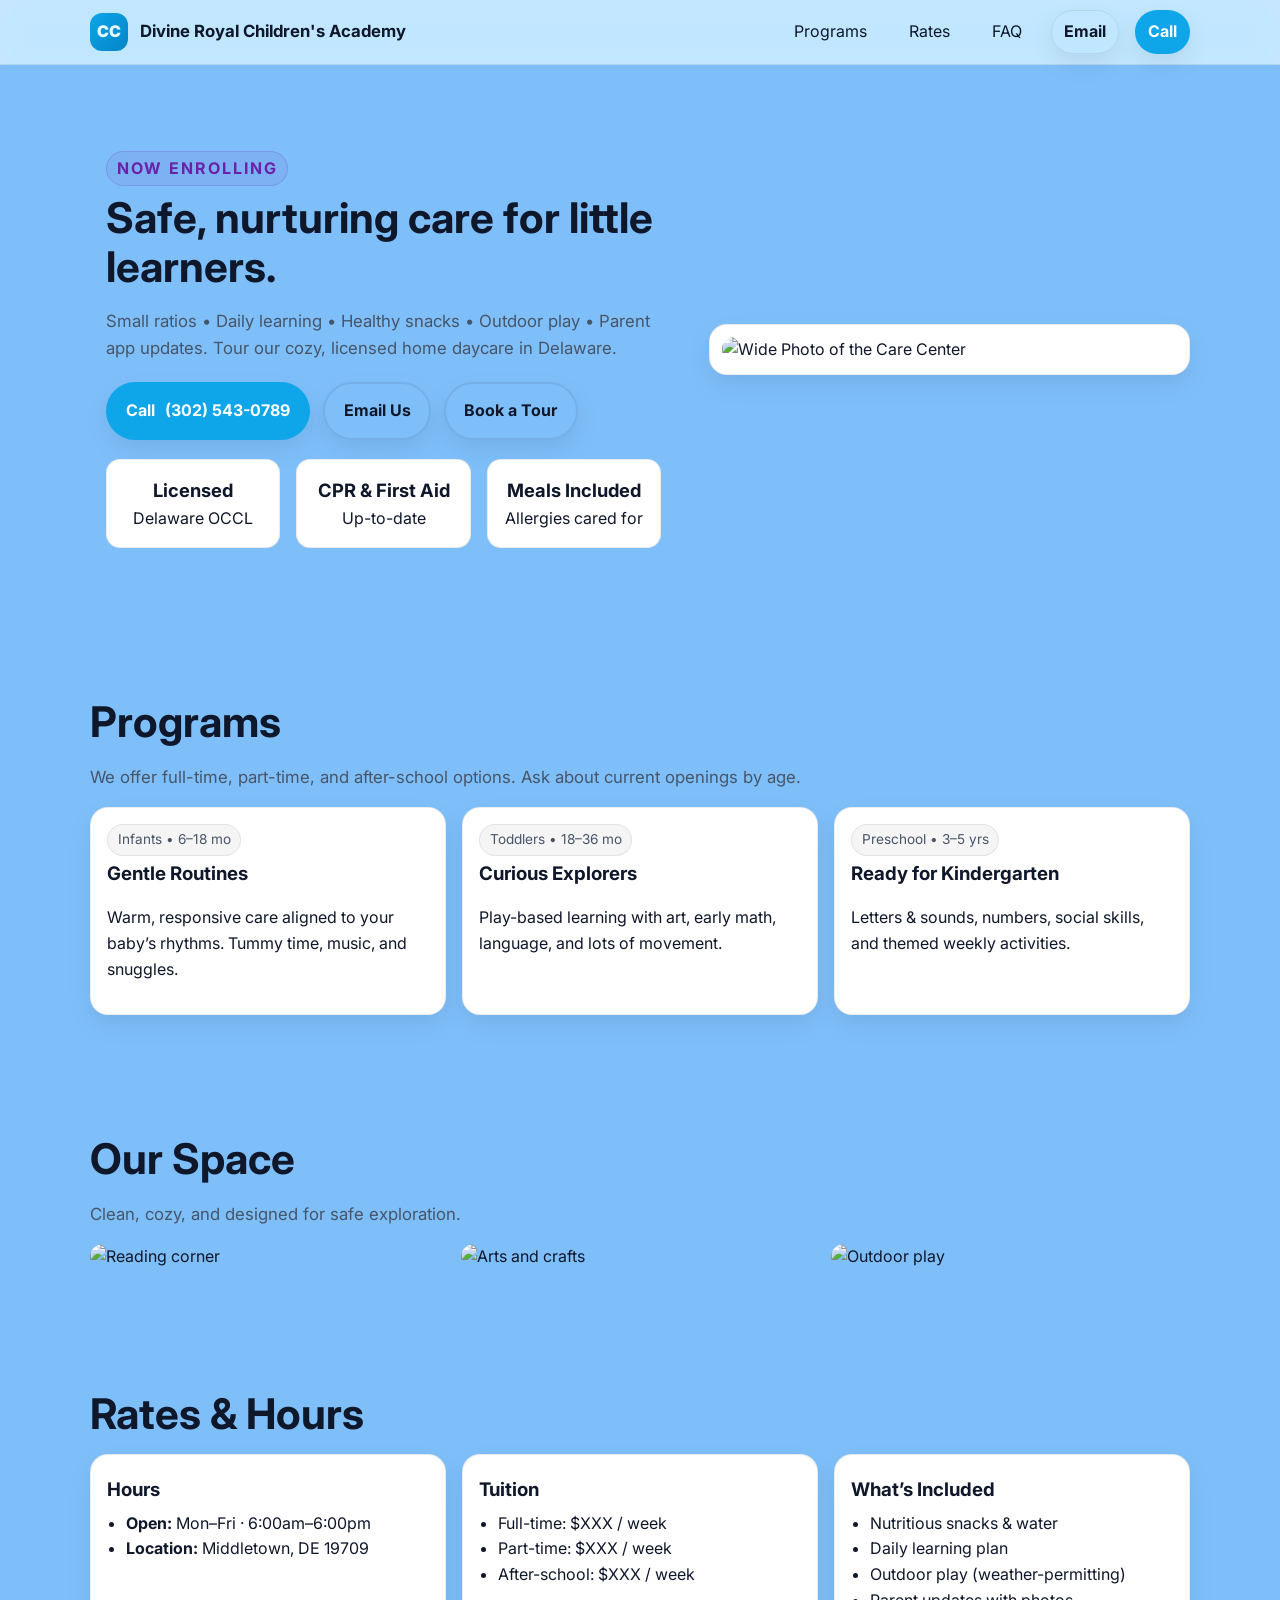
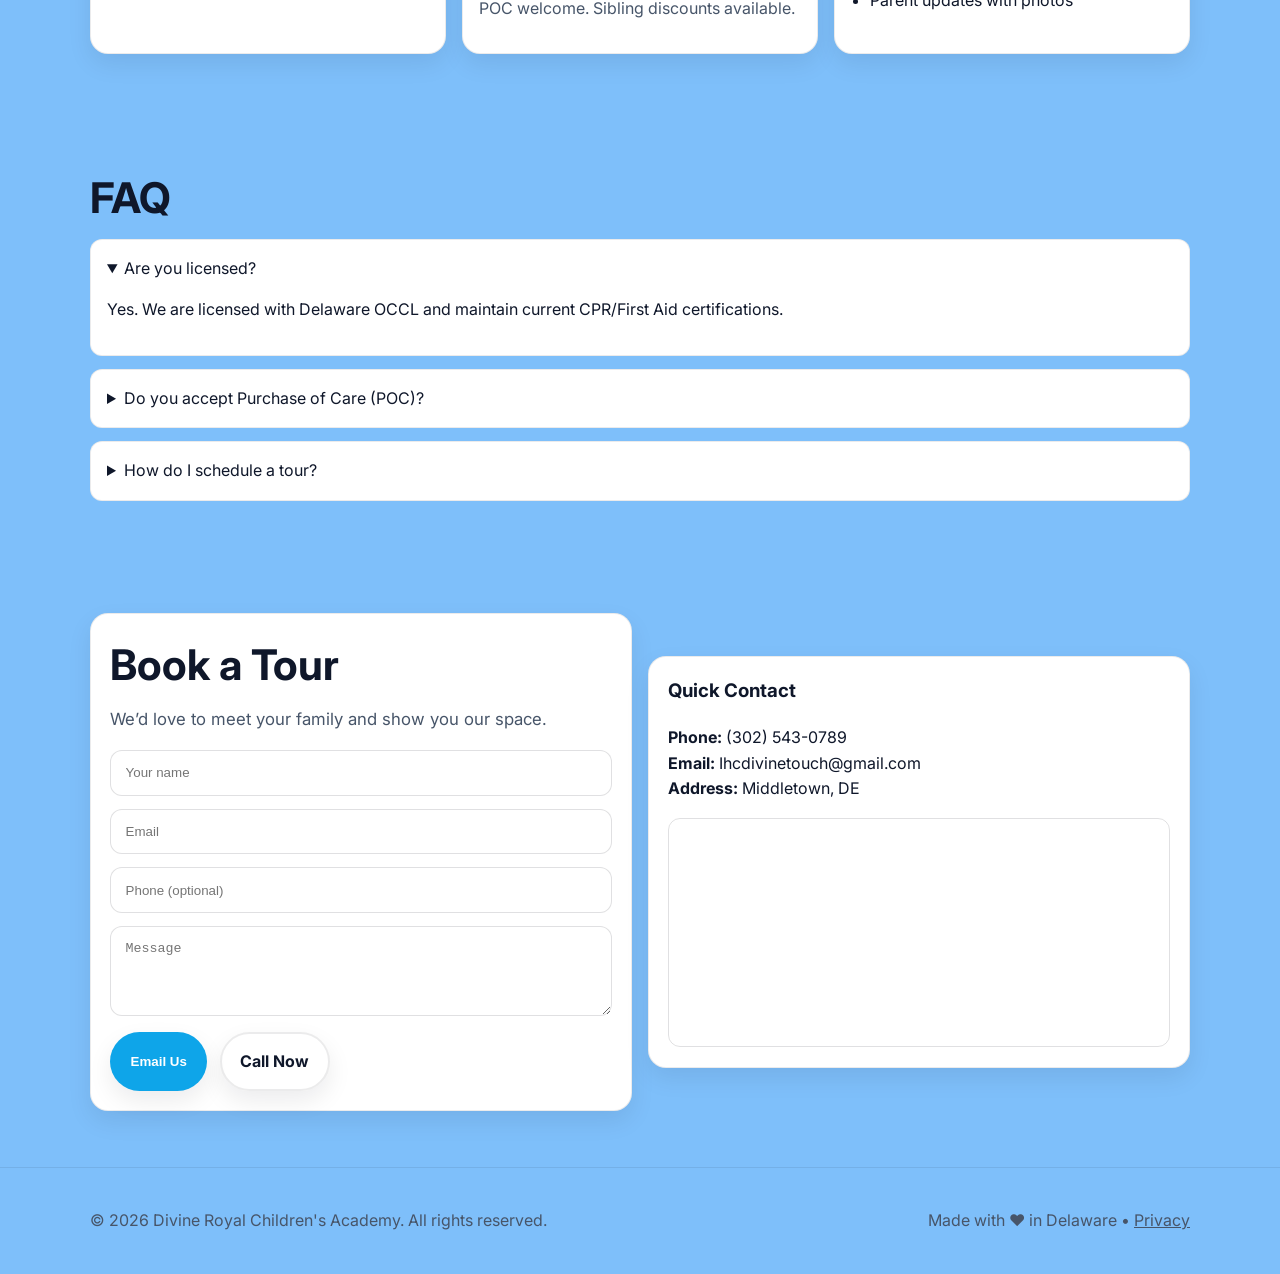
==== index.html @ e43c8255 "Update index.html" ====
<!DOCTYPE html>
<html lang="en">
<head>
  <meta charset="utf-8" />
  <meta name="viewport" content="width=device-width, initial-scale=1" />
  <title>Divine Royal Children's Academy – Licensed Home Daycare in Delaware</title>
  <meta name="description" content="Loving, licensed home childcare in Delaware. Safe, nurturing, and play-based learning for infants to school-age children." />
  <meta property="og:title" content="Divine Royal Children's Academy – Licensed Home Daycare in Delaware" />
  <meta property="og:description" content="Safe, nurturing, play-based childcare. Openings available. Tour today!" />
  <meta property="og:type" content="website" />
  <meta property="og:image" content="" />
  <meta name="format-detection" content="telephone=no" />
  <link rel="preconnect" href="https://fonts.googleapis.com">
  <link rel="preconnect" href="https://fonts.gstatic.com" crossorigin>
  <link href="https://fonts.googleapis.com/css2?family=Inter:wght@400;600;800&display=swap" rel="stylesheet">
  <style>
    :root{
      /* Light theme tuned for a soft sky-blue background */
      --bg: #7ebffa;         /* light blue */
      --card: #ffffff;       /* white cards */
      --text: #0f172a;       /* slate-900 */
      --muted:#475569;       /* slate-600 */
      --brand:#0ea5e9;       /* sky-500 */
      --accent:#f59e0b;      /* amber-500 */
      --ring: rgba(14,165,233,0.35);
      --shadow: 0 10px 25px rgba(2, 6, 23, .08);
      --radius: 18px;
      --border: rgba(2,6,23,.08);
      --frost: rgba(255,255,255,.6);
    }
    *{box-sizing:border-box}
    html,body{margin:0;padding:0;background:var(--bg);color:var(--text);font-family:Inter,system-ui,Segoe UI,Roboto,Arial,sans-serif;line-height:1.6}
    a{color:inherit;text-decoration:none}
    img{max-width:100%;height:auto;border-radius:var(--radius)}
    .container{width:min(1100px,92vw);margin-inline:auto}
    .btn{display:inline-flex;align-items:center;gap:.6rem;padding:.9rem 1.15rem;border-radius:999px;background:var(--brand);color:#ffffff;font-weight:700;box-shadow:var(--shadow);border:2px solid rgba(255,255,255,.0)}
    .btn.secondary{background:transparent;color:var(--text);border-color:var(--border)}
    .btn:focus{outline:3px solid var(--ring);outline-offset:2px}
    header{position:sticky;top:0;background:var(--frost);backdrop-filter:saturate(150%) blur(8px);border-bottom:1px solid var(--border);z-index:40}
    .nav{display:flex;align-items:center;justify-content:space-between;padding:10px 0}
    .brand{display:flex;align-items:center;gap:.75rem}
    .brand .logo{width:38px;height:38px;border-radius:12px;background:linear-gradient(135deg,var(--brand),#0284c7);display:grid;place-items:center;color:#e6f9ff;font-weight:900}
    .brand h1{font-size:1.05rem;margin:0}
    .menu{display:flex;gap:1rem}
    .menu a{padding:.5rem .75rem;border-radius:999px;border:1px solid transparent}
    .menu a:hover{border-color:var(--border)}
    .hero{display:grid;grid-template-columns:1.1fr .9fr;gap:2rem;align-items:center;padding:70px 0}
    .card{background:#fff;border:1px solid var(--border);border-radius:var(--radius);box-shadow:var(--shadow)}
    .hero .copy{padding:1rem}
    .eyebrow{display:inline-block;font-weight:700;letter-spacing:.12em;text-transform:uppercase;color:#6b21a8;background:rgba(107,33,168,.08);padding:.25rem .6rem;border-radius:999px;border:1px solid rgba(107,33,168,.18)}
    h2{font-size:clamp(2rem,3.3vw,3rem);line-height:1.15;margin:.5rem 0 1rem}
    .lead{color:var(--muted);font-size:1.05rem}
    .stats{display:grid;grid-template-columns:repeat(3,1fr);gap:1rem;margin-top:1.2rem}
    .stat{background:var(--card);padding:1rem;border-radius:14px;border:1px solid var(--border);text-align:center}
    .stat b{font-size:1.15rem}
    .section{padding:56px 0}
    .grid-3{display:grid;grid-template-columns:repeat(3,1fr);gap:1rem}
    .feature{padding:1rem}
    .feature h3{margin:.2rem 0 .4rem}
    .pill{display:inline-block;padding:.25rem .6rem;border-radius:999px;background:rgba(2,6,23,.04);border:1px solid var(--border);font-size:.85rem;color:var(--muted)}
    .gallery{display:grid;grid-template-columns:repeat(3,1fr);gap:12px}
    .list{margin:0;padding-left:1.2rem}
    .faq details{background:var(--card);border:1px solid var(--border);border-radius:12px;padding:1rem}
    .faq details+details{margin-top:.8rem}
    .cta{display:grid;grid-template-columns:1fr 1fr;gap:1rem;align-items:center}
    footer{padding:40px 0;border-top:1px solid var(--border);color:var(--muted)}
    @media (max-width:900px){.hero{grid-template-columns:1fr}.grid-3{grid-template-columns:1fr}.cta{grid-template-columns:1fr;}}
    /* Simple utility */
    .mt-2{margin-top:.5rem}.mt-3{margin-top:1rem}.mt-4{margin-top:1.25rem}.mt-6{margin-top:1.8rem}
  </style>
  <script>
    // Replace placeholders quickly without editing HTML everywhere
    document.addEventListener('DOMContentLoaded', () => {
      const data = {
        bizName: 'Divine Royal Children's Academy',               // <- change this when you pick a name
        tagline: 'Loving, licensed home daycare in Delaware',
        phone: '(302) 543-0789',
        email: 'Ihcdivinetouch@gmail.com',
        address: 'Middletown, DE 19709',
        hours: 'Mon–Fri · 6:00am–6:00pm',
      };
      for (const [k,v] of Object.entries(data)){
        document.querySelectorAll(`[data-fill="${k}"]`).forEach(el => el.textContent = v);
        if(k==='phone'){
          document.querySelectorAll('[data-call]').forEach(el=> el.href = `tel:${v.replace(/[^0-9]/g,'')}`);
        }
        if(k==='email'){
          document.querySelectorAll('[data-email]').forEach(el=> el.href = `mailto:${v}`);
        }
      }
    });
  </script>
  <!-- Basic LocalBusiness schema for better Google results -->
  <script type="application/ld+json">
  {
    "@context": "https://schema.org",
    "@type": "ChildCare",
    "name": "Divine Royal Children's Academy",
    "address": {
      "@type": "PostalAddress",
      "streetAddress": " ",
      "addressLocality": "Middletown",
      "addressRegion": "DE",
      "postalCode": "19709"
    },
    "telephone": "+1-302-543-0789",
    "email": "Ihcdivinetouch@gmail.com",
    "openingHours": "Mo-Fr 07:30-17:30",
    "url": ""
  }
  </script>
</head>
<body>
  <header>
    <div class="container nav">
      <div class="brand">
        <div class="logo">CC</div>
        <h1><span data-fill="bizName">Divine Royal Children's Academy</span></h1>
      </div>
      <nav class="menu">
        <a href="#programs">Programs</a>
        <a href="#rates">Rates</a>
        <a href="#faq">FAQ</a>
        <a class="btn secondary" data-email href="mailto:">Email</a>
        <a class="btn" data-call href="tel:">Call</a>
      </nav>
    </div>
  </header>

  <main>
    <!-- HERO -->
    <section class="container hero">
      <div class="copy">
        <span class="eyebrow">Now enrolling</span>
        <h2><span data-fill="tagline">Safe, nurturing care for little learners.</span></h2>
        <p class="lead">Small ratios • Daily learning • Healthy snacks • Outdoor play • Parent app updates. Tour our cozy, licensed home daycare in Delaware.</p>
        <div class="mt-4" style="display:flex;gap:.8rem;flex-wrap:wrap">
          <a class="btn" data-call href="tel:">Call <span data-fill="phone">(302) 543-0789</span></a>
          <a class="btn secondary" data-email href="mailto:">Email Us</a>
          <a class="btn secondary" href="#contact">Book a Tour</a>
        </div>
        <div class="stats">
          <div class="stat"><b>Licensed</b><div>Delaware OCCL</div></div>
          <div class="stat"><b>CPR & First Aid</b><div>Up-to-date</div></div>
          <div class="stat"><b>Meals Included</b><div>Allergies cared for</div></div>
        </div>
      </div>
      <div class="card" style="padding:12px">
        <img src="https://i.imgur.com/j7RDAHI.jpg&w=1600&auto=format&fit=crop" alt="Wide Photo of the Care Center" />
      </div>
    </section>

    <!-- PROGRAMS -->
    <section id="programs" class="section container">
      <h2>Programs</h2>
      <p class="lead">We offer full-time, part-time, and after-school options. Ask about current openings by age.</p>
      <div class="grid-3 mt-3">
        <div class="card feature">
          <span class="pill">Infants • 6–18 mo</span>
          <h3>Gentle Routines</h3>
          <p>Warm, responsive care aligned to your baby’s rhythms. Tummy time, music, and snuggles.</p>
        </div>
        <div class="card feature">
          <span class="pill">Toddlers • 18–36 mo</span>
          <h3>Curious Explorers</h3>
          <p>Play-based learning with art, early math, language, and lots of movement.
          </p>
        </div>
        <div class="card feature">
          <span class="pill">Preschool • 3–5 yrs</span>
          <h3>Ready for Kindergarten</h3>
          <p>Letters & sounds, numbers, social skills, and themed weekly activities.</p>
        </div>
      </div>
    </section>

    <!-- GALLERY / ENVIRONMENT -->
    <section class="section container">
      <h2>Our Space</h2>
      <p class="lead">Clean, cozy, and designed for safe exploration.</p>
      <div class="gallery mt-3">
        <img src="https://i.imgur.com/QZUgeGP.jpg&w=1200&auto=format&fit=crop" alt="Reading corner" />
        <img src="https://i.imgur.com/VZPqIO4.jpg&w=1200&auto=format&fit=crop" alt="Arts and crafts" />
        <img src="https://i.imgur.com/tDQ4O6c.jpg&w=1200&auto=format&fit=crop" alt="Outdoor play" />
      </div>
    </section>

    <!-- RATES & HOURS -->
    <section id="rates" class="section container">
      <h2>Rates & Hours</h2>
      <div class="grid-3 mt-3">
        <div class="card feature">
          <h3>Hours</h3>
          <ul class="list">
            <li><b>Open:</b> <span data-fill="hours">Mon–Fri · 6:00am–6:00pm</span></li>
            <li><b>Location:</b> <span data-fill="address">Middletown, DE 19709</span></li>
          </ul>
        </div>
        <div class="card feature">
          <h3>Tuition</h3>
          <ul class="list">
            <li>Full-time: $XXX / week</li>
            <li>Part-time: $XXX / week</li>
            <li>After-school: $XXX / week</li>
          </ul>
          <p class="mt-2" style="color:var(--muted)">POC welcome. Sibling discounts available.</p>
        </div>
        <div class="card feature">
          <h3>What’s Included</h3>
          <ul class="list">
            <li>Nutritious snacks & water</li>
            <li>Daily learning plan</li>
            <li>Outdoor play (weather-permitting)</li>
            <li>Parent updates with photos</li>
          </ul>
        </div>
      </div>
    </section>

    <!-- FAQ -->
    <section id="faq" class="section container faq">
      <h2>FAQ</h2>
      <details open>
        <summary>Are you licensed?</summary>
        <p>Yes. We are licensed with Delaware OCCL and maintain current CPR/First Aid certifications.</p>
      </details>
      <details>
        <summary>Do you accept Purchase of Care (POC)?</summary>
        <p>Yes, we welcome POC. Please email us to confirm current openings.</p>
      </details>
      <details>
        <summary>How do I schedule a tour?</summary>
        <p>Call <a data-call href="tel:"><span data-fill="phone">(302) 543-0789</span></a> or email <a data-email href="mailto:"><span data-fill="email">Ihcdivinetouch@gmail.com</span></a>.</p>
      </details>
    </section>

    <!-- CONTACT -->
    <section id="contact" class="section container cta">
      <div class="card" style="padding:1.2rem">
        <h2>Book a Tour</h2>
        <p class="lead">We’d love to meet your family and show you our space.</p>
        <form class="mt-3" onsubmit="event.preventDefault(); window.location.href = 'mailto:'+document.querySelector('[data-email]').href.replace('mailto:','')+'?subject=Tour%20Request&body=Hi%20there!%20We\'d%20love%20to%20schedule%20a%20tour%20on%20[date].%20Child\'s%20age:%20[age].';">
          <div style="display:grid;gap:.8rem">
            <input required placeholder="Your name" style="padding:.9rem;border-radius:12px;border:1px solid rgba(2,6,23,.12);background:#fff;color:var(--text)" />
            <input required placeholder="Email" type="email" style="padding:.9rem;border-radius:12px;border:1px solid rgba(2,6,23,.12);background:#fff;color:var(--text)" />
            <input placeholder="Phone (optional)" style="padding:.9rem;border-radius:12px;border:1px solid rgba(2,6,23,.12);background:#fff;color:var(--text)" />
            <textarea placeholder="Message" rows="4" style="padding:.9rem;border-radius:12px;border:1px solid rgba(2,6,23,.12);background:#fff;color:var(--text)"></textarea>
          </div>
          <div class="mt-3" style="display:flex;gap:.8rem;flex-wrap:wrap">
            <button class="btn" type="submit">Email Us</button>
            <a class="btn secondary" data-call href="tel:">Call Now</a>
          </div>
        </form>
      </div>
      <div class="card" style="padding:1.2rem">
        <h3 style="margin-top:0">Quick Contact</h3>
        <p><b>Phone:</b> <a data-call href="tel:"><span data-fill="phone">(302) 543-0789</span></a><br>
           <b>Email:</b> <a data-email href="mailto:"><span data-fill="email">Ihcdivinetouch@gmail.com</span></a><br>
           <b>Address:</b> <span data-fill="address">Middletown, DE</span></p>
        <div style="border-radius:12px;overflow:hidden;border:1px solid rgba(2,6,23,.12)">
          <!-- Replace q= with your address for a live map embed -->
          <iframe title="Map"
        src="https://www.google.com/maps?q=Middletown,DE&output=embed"
        width="100%" height="220" style="border:0">
</iframe>
        </div>
      </div>
    </section>
  </main>

  <footer>
    <div class="container" style="display:flex;justify-content:space-between;gap:1rem;flex-wrap:wrap">
      <div>© <span id="year"></span> <span data-fill="bizName">Divine Royal Children's Academy</span>. All rights reserved.</div>
      <div>Made with ♥ in Delaware • <a href="#" style="text-decoration:underline">Privacy</a></div>
    </div>
    <script>document.getElementById('year').textContent = new Date().getFullYear()</script>
  </footer>
</body>
</html>
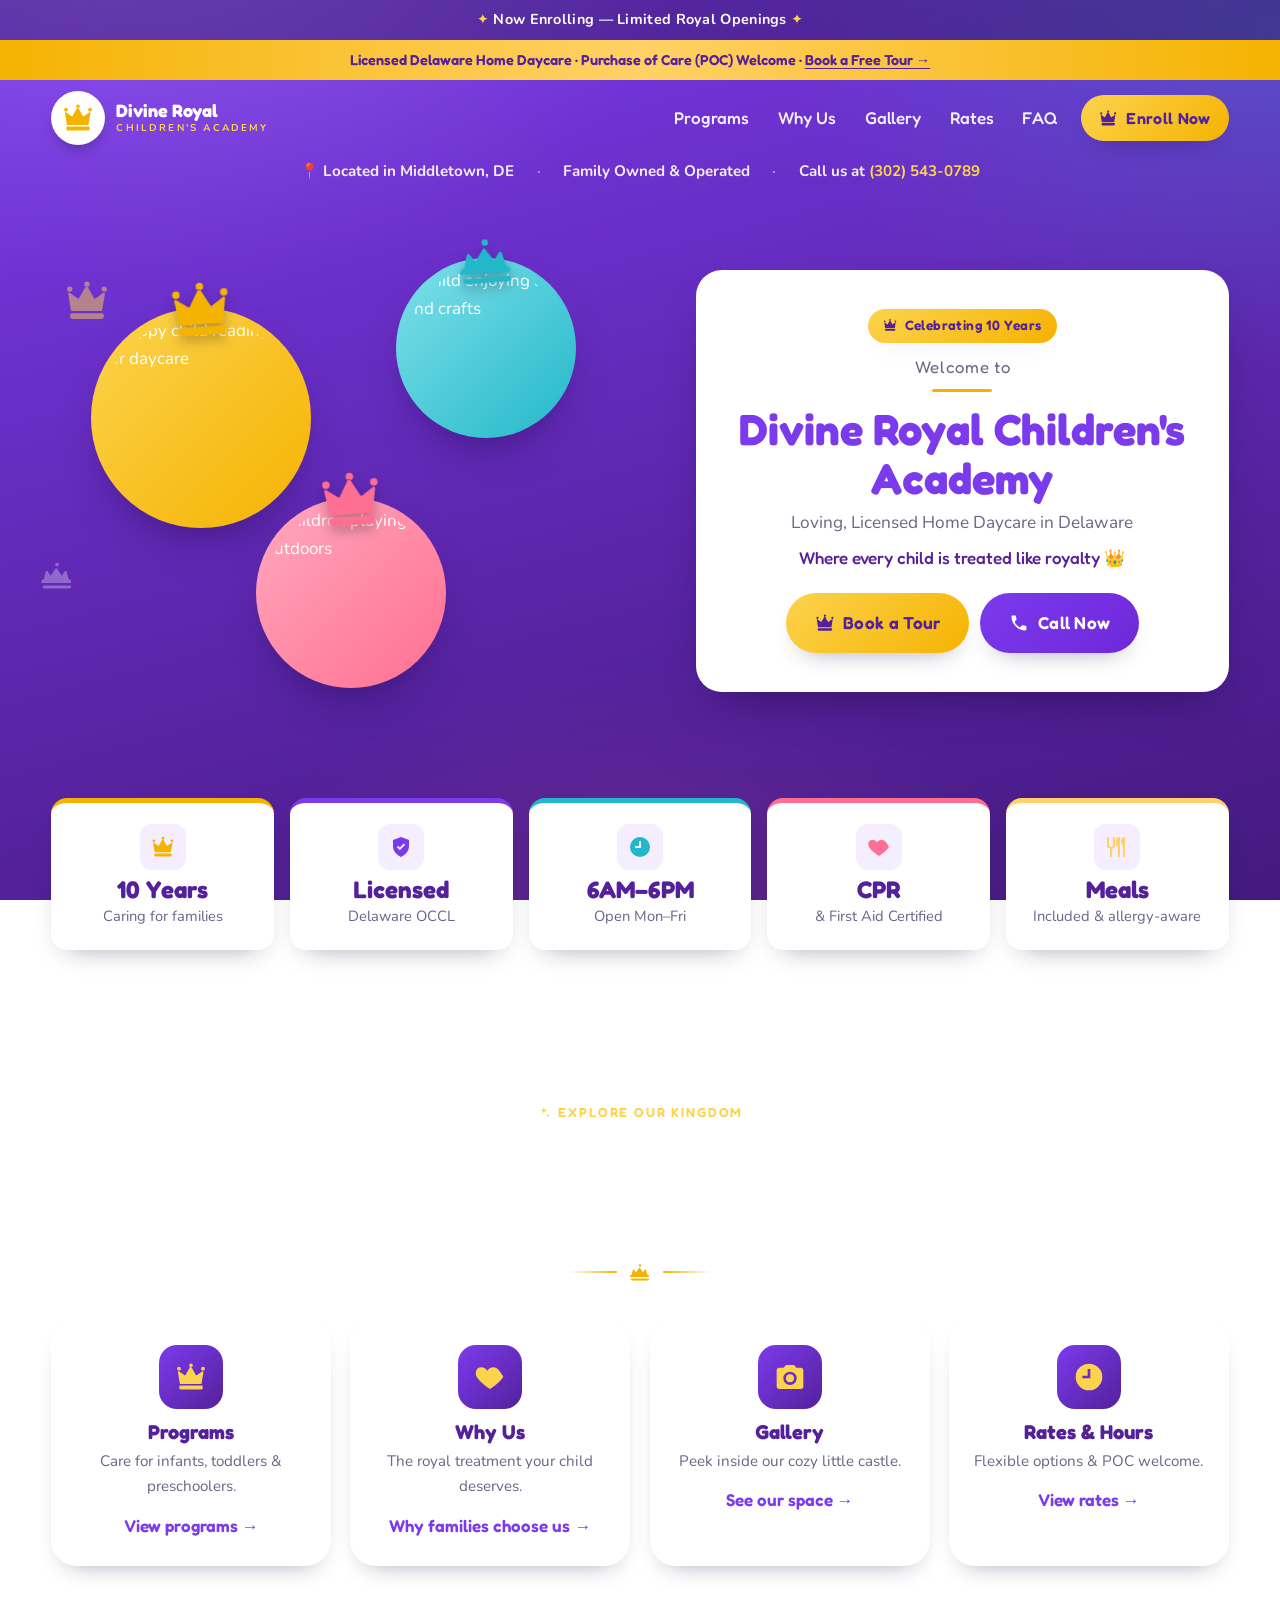
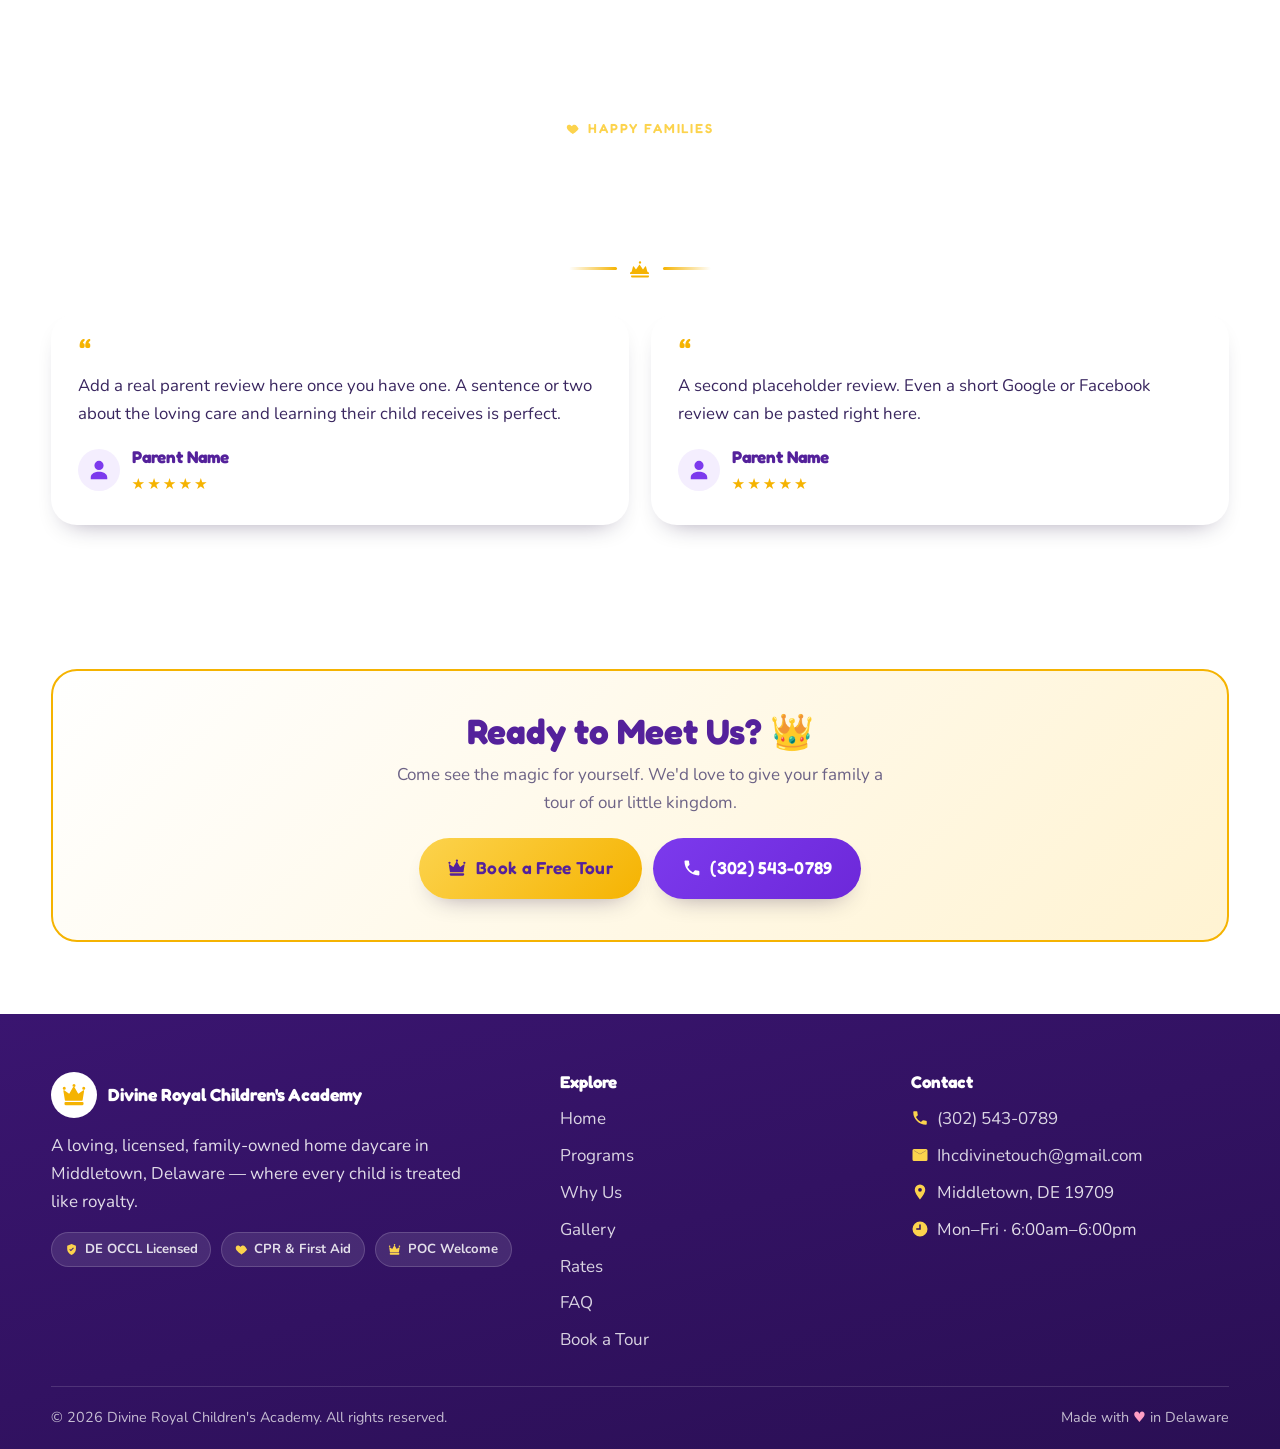
==== commit b8e2006c: "Redesign as multi-page royal site, mobile-optimized - Rebuild into separate pages: home, programs, w" ====
--- a/index.html
+++ b/index.html
@@ -3,277 +3,115 @@
 <head>
   <meta charset="utf-8" />
   <meta name="viewport" content="width=device-width, initial-scale=1" />
-  <title>Divine Royal Children's Academy – Licensed Home Daycare in Delaware</title>
-  <meta name="description" content="Loving, licensed home childcare in Delaware. Safe, nurturing, and play-based learning for infants to school-age children." />
+  <title>Divine Royal Children's Academy – Licensed Home Daycare in Middletown, DE</title>
+  <meta name="description" content="Where every child is treated like royalty. A loving, licensed, family-owned home daycare in Middletown, Delaware — proudly caring for families for over 10 years with nurturing, play-based care for infants, toddlers, and preschoolers." />
+  <meta name="theme-color" content="#54219b" />
+  <meta name="format-detection" content="telephone=no" />
   <meta property="og:title" content="Divine Royal Children's Academy – Licensed Home Daycare in Delaware" />
-  <meta property="og:description" content="Safe, nurturing, play-based childcare. Openings available. Tour today!" />
+  <meta property="og:description" content="Safe, nurturing, play-based childcare where every child is treated like royalty. Now enrolling — book a tour today!" />
   <meta property="og:type" content="website" />
-  <meta property="og:image" content="" />
-  <meta name="format-detection" content="telephone=no" />
+  <meta property="og:url" content="https://divineroyalchildrensacademy.com" />
+  <meta property="og:image" content="https://i.imgur.com/j7RDAHI.jpg" />
+  <link rel="icon" href="data:image/svg+xml,<svg xmlns='http://www.w3.org/2000/svg' viewBox='0 0 100 100'><text y='.9em' font-size='90'>👑</text></svg>" />
   <link rel="preconnect" href="https://fonts.googleapis.com">
   <link rel="preconnect" href="https://fonts.gstatic.com" crossorigin>
-  <link href="https://fonts.googleapis.com/css2?family=Inter:wght@400;600;800&display=swap" rel="stylesheet">
-  <style>
-    :root{
-      /* Light theme tuned for a soft sky-blue background */
-      --bg: #7ebffa;         /* light blue */
-      --card: #ffffff;       /* white cards */
-      --text: #0f172a;       /* slate-900 */
-      --muted:#475569;       /* slate-600 */
-      --brand:#0ea5e9;       /* sky-500 */
-      --accent:#f59e0b;      /* amber-500 */
-      --ring: rgba(14,165,233,0.35);
-      --shadow: 0 10px 25px rgba(2, 6, 23, .08);
-      --radius: 18px;
-      --border: rgba(2,6,23,.08);
-      --frost: rgba(255,255,255,.6);
-    }
-    *{box-sizing:border-box}
-    html,body{margin:0;padding:0;background:var(--bg);color:var(--text);font-family:Inter,system-ui,Segoe UI,Roboto,Arial,sans-serif;line-height:1.6}
-    a{color:inherit;text-decoration:none}
-    img{max-width:100%;height:auto;border-radius:var(--radius)}
-    .container{width:min(1100px,92vw);margin-inline:auto}
-    .btn{display:inline-flex;align-items:center;gap:.6rem;padding:.9rem 1.15rem;border-radius:999px;background:var(--brand);color:#ffffff;font-weight:700;box-shadow:var(--shadow);border:2px solid rgba(255,255,255,.0)}
-    .btn.secondary{background:transparent;color:var(--text);border-color:var(--border)}
-    .btn:focus{outline:3px solid var(--ring);outline-offset:2px}
-    header{position:sticky;top:0;background:var(--frost);backdrop-filter:saturate(150%) blur(8px);border-bottom:1px solid var(--border);z-index:40}
-    .nav{display:flex;align-items:center;justify-content:space-between;padding:10px 0}
-    .brand{display:flex;align-items:center;gap:.75rem}
-    .brand .logo{width:38px;height:38px;border-radius:12px;background:linear-gradient(135deg,var(--brand),#0284c7);display:grid;place-items:center;color:#e6f9ff;font-weight:900}
-    .brand h1{font-size:1.05rem;margin:0}
-    .menu{display:flex;gap:1rem}
-    .menu a{padding:.5rem .75rem;border-radius:999px;border:1px solid transparent}
-    .menu a:hover{border-color:var(--border)}
-    .hero{display:grid;grid-template-columns:1.1fr .9fr;gap:2rem;align-items:center;padding:70px 0}
-    .card{background:#fff;border:1px solid var(--border);border-radius:var(--radius);box-shadow:var(--shadow)}
-    .hero .copy{padding:1rem}
-    .eyebrow{display:inline-block;font-weight:700;letter-spacing:.12em;text-transform:uppercase;color:#6b21a8;background:rgba(107,33,168,.08);padding:.25rem .6rem;border-radius:999px;border:1px solid rgba(107,33,168,.18)}
-    h2{font-size:clamp(2rem,3.3vw,3rem);line-height:1.15;margin:.5rem 0 1rem}
-    .lead{color:var(--muted);font-size:1.05rem}
-    .stats{display:grid;grid-template-columns:repeat(3,1fr);gap:1rem;margin-top:1.2rem}
-    .stat{background:var(--card);padding:1rem;border-radius:14px;border:1px solid var(--border);text-align:center}
-    .stat b{font-size:1.15rem}
-    .section{padding:56px 0}
-    .grid-3{display:grid;grid-template-columns:repeat(3,1fr);gap:1rem}
-    .feature{padding:1rem}
-    .feature h3{margin:.2rem 0 .4rem}
-    .pill{display:inline-block;padding:.25rem .6rem;border-radius:999px;background:rgba(2,6,23,.04);border:1px solid var(--border);font-size:.85rem;color:var(--muted)}
-    .gallery{display:grid;grid-template-columns:repeat(3,1fr);gap:12px}
-    .list{margin:0;padding-left:1.2rem}
-    .faq details{background:var(--card);border:1px solid var(--border);border-radius:12px;padding:1rem}
-    .faq details+details{margin-top:.8rem}
-    .cta{display:grid;grid-template-columns:1fr 1fr;gap:1rem;align-items:center}
-    footer{padding:40px 0;border-top:1px solid var(--border);color:var(--muted)}
-    @media (max-width:900px){.hero{grid-template-columns:1fr}.grid-3{grid-template-columns:1fr}.cta{grid-template-columns:1fr;}}
-    /* Simple utility */
-    .mt-2{margin-top:.5rem}.mt-3{margin-top:1rem}.mt-4{margin-top:1.25rem}.mt-6{margin-top:1.8rem}
-  </style>
-  <script>
-    // Replace placeholders quickly without editing HTML everywhere
-    document.addEventListener('DOMContentLoaded', () => {
-      const data = {
-        bizName: 'Divine Royal Children's Academy',               // <- change this when you pick a name
-        tagline: 'Loving, licensed home daycare in Delaware',
-        phone: '(302) 543-0789',
-        email: 'Ihcdivinetouch@gmail.com',
-        address: 'Middletown, DE 19709',
-        hours: 'Mon–Fri · 6:00am–6:00pm',
-      };
-      for (const [k,v] of Object.entries(data)){
-        document.querySelectorAll(`[data-fill="${k}"]`).forEach(el => el.textContent = v);
-        if(k==='phone'){
-          document.querySelectorAll('[data-call]').forEach(el=> el.href = `tel:${v.replace(/[^0-9]/g,'')}`);
-        }
-        if(k==='email'){
-          document.querySelectorAll('[data-email]').forEach(el=> el.href = `mailto:${v}`);
-        }
-      }
-    });
-  </script>
-  <!-- Basic LocalBusiness schema for better Google results -->
-  <script type="application/ld+json">
-  {
-    "@context": "https://schema.org",
-    "@type": "ChildCare",
-    "name": "Divine Royal Children's Academy",
-    "address": {
-      "@type": "PostalAddress",
-      "streetAddress": " ",
-      "addressLocality": "Middletown",
-      "addressRegion": "DE",
-      "postalCode": "19709"
-    },
-    "telephone": "+1-302-543-0789",
-    "email": "Ihcdivinetouch@gmail.com",
-    "openingHours": "Mo-Fr 07:30-17:30",
-    "url": ""
-  }
-  </script>
+  <link href="https://fonts.googleapis.com/css2?family=Fredoka:wght@500;600;700&family=Nunito:wght@400;600;700;800;900&display=swap" rel="stylesheet">
+  <link rel="stylesheet" href="styles.css" />
+  <script src="app.js" defer></script>
 </head>
-<body>
-  <header>
-    <div class="container nav">
-      <div class="brand">
-        <div class="logo">CC</div>
-        <h1><span data-fill="bizName">Divine Royal Children's Academy</span></h1>
-      </div>
-      <nav class="menu">
-        <a href="#programs">Programs</a>
-        <a href="#rates">Rates</a>
-        <a href="#faq">FAQ</a>
-        <a class="btn secondary" data-email href="mailto:">Email</a>
-        <a class="btn" data-call href="tel:">Call</a>
-      </nav>
-    </div>
-  </header>
+<body id="top">
+  <div id="site-header"></div>
 
   <main>
     <!-- HERO -->
-    <section class="container hero">
-      <div class="copy">
-        <span class="eyebrow">Now enrolling</span>
-        <h2><span data-fill="tagline">Safe, nurturing care for little learners.</span></h2>
-        <p class="lead">Small ratios • Daily learning • Healthy snacks • Outdoor play • Parent app updates. Tour our cozy, licensed home daycare in Delaware.</p>
-        <div class="mt-4" style="display:flex;gap:.8rem;flex-wrap:wrap">
-          <a class="btn" data-call href="tel:">Call <span data-fill="phone">(302) 543-0789</span></a>
-          <a class="btn secondary" data-email href="mailto:">Email Us</a>
-          <a class="btn secondary" href="#contact">Book a Tour</a>
+    <div class="hero-wrap">
+      <div class="decor" aria-hidden="true">
+        <div class="f g" style="top:14%;left:5%;width:46px;height:46px;--d:10s;--r:-8deg"><svg><use href="#i-crown"/></svg></div>
+        <div class="f" style="top:60%;left:3%;width:38px;height:38px;--d:12s;--delay:1s;--r:6deg"><svg><use href="#i-tiara"/></svg></div>
+        <div class="f g" style="top:24%;right:6%;width:30px;height:30px;--d:8s;--delay:.6s"><svg><use href="#i-sparkle"/></svg></div>
+        <div class="f" style="top:70%;right:10%;width:40px;height:40px;--d:11s;--delay:.3s;--r:10deg"><svg><use href="#i-crown"/></svg></div>
+      </div>
+      <section class="container hero">
+        <div class="cluster">
+          <figure class="cphoto c1"><svg class="crown"><use href="#i-crown"/></svg><img src="https://i.imgur.com/QZUgeGP.jpg" alt="Happy child reading at our daycare" /></figure>
+          <figure class="cphoto c2"><svg class="crown"><use href="#i-tiara"/></svg><img src="https://i.imgur.com/VZPqIO4.jpg" alt="Child enjoying arts and crafts" /></figure>
+          <figure class="cphoto c3"><svg class="crown"><use href="#i-crown"/></svg><img src="https://i.imgur.com/tDQ4O6c.jpg" alt="Children playing outdoors" /></figure>
         </div>
-        <div class="stats">
-          <div class="stat"><b>Licensed</b><div>Delaware OCCL</div></div>
-          <div class="stat"><b>CPR & First Aid</b><div>Up-to-date</div></div>
-          <div class="stat"><b>Meals Included</b><div>Allergies cared for</div></div>
+        <div class="welcome reveal">
+          <div class="anniv"><svg><use href="#i-crown"/></svg> Celebrating 10 Years</div>
+          <div class="kicker">Welcome to</div>
+          <h1>Divine Royal Children's Academy</h1>
+          <p class="sub">Loving, Licensed Home Daycare in Delaware</p>
+          <p class="tag">Where every child is treated like royalty 👑</p>
+          <div class="wbtns">
+            <a class="btn lg" href="contact.html"><svg><use href="#i-crown"/></svg> Book a Tour</a>
+            <a class="btn solid lg" href="tel:+13025430789"><svg><use href="#i-phone"/></svg> Call Now</a>
+          </div>
         </div>
-      </div>
-      <div class="card" style="padding:12px">
-        <img src="https://i.imgur.com/j7RDAHI.jpg&w=1600&auto=format&fit=crop" alt="Wide Photo of the Care Center" />
+      </section>
+    </div>
+
+    <!-- STATS -->
+    <section class="container section" style="padding-top:0">
+      <div class="stats">
+        <div class="stat reveal" style="--c:var(--gold)"><div class="ic"><svg><use href="#i-crown"/></svg></div><b>10 Years</b><span>Caring for families</span></div>
+        <div class="stat reveal" style="--c:var(--brand);transition-delay:.08s"><div class="ic"><svg><use href="#i-shield"/></svg></div><b>Licensed</b><span>Delaware OCCL</span></div>
+        <div class="stat reveal" style="--c:var(--teal);transition-delay:.16s"><div class="ic"><svg><use href="#i-clock"/></svg></div><b>6AM–6PM</b><span>Open Mon–Fri</span></div>
+        <div class="stat reveal" style="--c:var(--coral);transition-delay:.24s"><div class="ic"><svg><use href="#i-heart"/></svg></div><b>CPR</b><span>&amp; First Aid Certified</span></div>
+        <div class="stat reveal" style="--c:var(--sun);transition-delay:.32s"><div class="ic"><svg><use href="#i-meal"/></svg></div><b>Meals</b><span>Included &amp; allergy-aware</span></div>
       </div>
     </section>
 
-    <!-- PROGRAMS -->
-    <section id="programs" class="section container">
-      <h2>Programs</h2>
-      <p class="lead">We offer full-time, part-time, and after-school options. Ask about current openings by age.</p>
-      <div class="grid-3 mt-3">
-        <div class="card feature">
-          <span class="pill">Infants • 6–18 mo</span>
-          <h3>Gentle Routines</h3>
-          <p>Warm, responsive care aligned to your baby’s rhythms. Tummy time, music, and snuggles.</p>
+    <!-- EXPLORE -->
+    <section class="section">
+      <div class="container">
+        <div class="sec-head center reveal">
+          <span class="eyebrow"><svg><use href="#i-sparkle"/></svg> Explore Our Kingdom</span>
+          <h2>Everything You'd Want to Know</h2>
+          <div class="divider"><svg><use href="#i-tiara"/></svg></div>
         </div>
-        <div class="card feature">
-          <span class="pill">Toddlers • 18–36 mo</span>
-          <h3>Curious Explorers</h3>
-          <p>Play-based learning with art, early math, language, and lots of movement.
-          </p>
-        </div>
-        <div class="card feature">
-          <span class="pill">Preschool • 3–5 yrs</span>
-          <h3>Ready for Kindergarten</h3>
-          <p>Letters & sounds, numbers, social skills, and themed weekly activities.</p>
+        <div class="explore" style="margin-top:2.2rem">
+          <a class="xcard reveal" href="programs.html"><div class="xi"><svg><use href="#i-crown"/></svg></div><h3>Programs</h3><p>Care for infants, toddlers &amp; preschoolers.</p><span class="more">View programs →</span></a>
+          <a class="xcard reveal" href="why-us.html" style="transition-delay:.08s"><div class="xi"><svg><use href="#i-heart"/></svg></div><h3>Why Us</h3><p>The royal treatment your child deserves.</p><span class="more">Why families choose us →</span></a>
+          <a class="xcard reveal" href="gallery.html" style="transition-delay:.16s"><div class="xi"><svg><use href="#i-camera"/></svg></div><h3>Gallery</h3><p>Peek inside our cozy little castle.</p><span class="more">See our space →</span></a>
+          <a class="xcard reveal" href="rates.html" style="transition-delay:.24s"><div class="xi"><svg><use href="#i-clock"/></svg></div><h3>Rates &amp; Hours</h3><p>Flexible options &amp; POC welcome.</p><span class="more">View rates →</span></a>
         </div>
       </div>
     </section>
 
-    <!-- GALLERY / ENVIRONMENT -->
-    <section class="section container">
-      <h2>Our Space</h2>
-      <p class="lead">Clean, cozy, and designed for safe exploration.</p>
-      <div class="gallery mt-3">
-        <img src="https://i.imgur.com/QZUgeGP.jpg&w=1200&auto=format&fit=crop" alt="Reading corner" />
-        <img src="https://i.imgur.com/VZPqIO4.jpg&w=1200&auto=format&fit=crop" alt="Arts and crafts" />
-        <img src="https://i.imgur.com/tDQ4O6c.jpg&w=1200&auto=format&fit=crop" alt="Outdoor play" />
-      </div>
-    </section>
-
-    <!-- RATES & HOURS -->
-    <section id="rates" class="section container">
-      <h2>Rates & Hours</h2>
-      <div class="grid-3 mt-3">
-        <div class="card feature">
-          <h3>Hours</h3>
-          <ul class="list">
-            <li><b>Open:</b> <span data-fill="hours">Mon–Fri · 6:00am–6:00pm</span></li>
-            <li><b>Location:</b> <span data-fill="address">Middletown, DE 19709</span></li>
-          </ul>
+    <!-- TESTIMONIALS (placeholder — swap in real parent reviews) -->
+    <section class="section">
+      <div class="container">
+        <div class="sec-head center reveal">
+          <span class="eyebrow"><svg><use href="#i-heart"/></svg> Happy Families</span>
+          <h2>What Parents Say</h2>
+          <p>Kind words from our families. <em>(Placeholder reviews — we'll swap in real ones soon!)</em></p>
+          <div class="divider"><svg><use href="#i-tiara"/></svg></div>
         </div>
-        <div class="card feature">
-          <h3>Tuition</h3>
-          <ul class="list">
-            <li>Full-time: $XXX / week</li>
-            <li>Part-time: $XXX / week</li>
-            <li>After-school: $XXX / week</li>
-          </ul>
-          <p class="mt-2" style="color:var(--muted)">POC welcome. Sibling discounts available.</p>
-        </div>
-        <div class="card feature">
-          <h3>What’s Included</h3>
-          <ul class="list">
-            <li>Nutritious snacks & water</li>
-            <li>Daily learning plan</li>
-            <li>Outdoor play (weather-permitting)</li>
-            <li>Parent updates with photos</li>
-          </ul>
+        <div class="quotes" style="margin-top:2rem">
+          <div class="card quote reveal"><div class="qm">“</div><p>Add a real parent review here once you have one. A sentence or two about the loving care and learning their child receives is perfect.</p><div class="who"><span class="av"><svg><use href="#i-user"/></svg></span><div><b>Parent Name</b><div class="stars">★★★★★</div></div></div></div>
+          <div class="card quote reveal" style="transition-delay:.1s"><div class="qm">“</div><p>A second placeholder review. Even a short Google or Facebook review can be pasted right here.</p><div class="who"><span class="av"><svg><use href="#i-user"/></svg></span><div><b>Parent Name</b><div class="stars">★★★★★</div></div></div></div>
         </div>
       </div>
     </section>
 
-    <!-- FAQ -->
-    <section id="faq" class="section container faq">
-      <h2>FAQ</h2>
-      <details open>
-        <summary>Are you licensed?</summary>
-        <p>Yes. We are licensed with Delaware OCCL and maintain current CPR/First Aid certifications.</p>
-      </details>
-      <details>
-        <summary>Do you accept Purchase of Care (POC)?</summary>
-        <p>Yes, we welcome POC. Please email us to confirm current openings.</p>
-      </details>
-      <details>
-        <summary>How do I schedule a tour?</summary>
-        <p>Call <a data-call href="tel:"><span data-fill="phone">(302) 543-0789</span></a> or email <a data-email href="mailto:"><span data-fill="email">Ihcdivinetouch@gmail.com</span></a>.</p>
-      </details>
-    </section>
-
-    <!-- CONTACT -->
-    <section id="contact" class="section container cta">
-      <div class="card" style="padding:1.2rem">
-        <h2>Book a Tour</h2>
-        <p class="lead">We’d love to meet your family and show you our space.</p>
-        <form class="mt-3" onsubmit="event.preventDefault(); window.location.href = 'mailto:'+document.querySelector('[data-email]').href.replace('mailto:','')+'?subject=Tour%20Request&body=Hi%20there!%20We\'d%20love%20to%20schedule%20a%20tour%20on%20[date].%20Child\'s%20age:%20[age].';">
-          <div style="display:grid;gap:.8rem">
-            <input required placeholder="Your name" style="padding:.9rem;border-radius:12px;border:1px solid rgba(2,6,23,.12);background:#fff;color:var(--text)" />
-            <input required placeholder="Email" type="email" style="padding:.9rem;border-radius:12px;border:1px solid rgba(2,6,23,.12);background:#fff;color:var(--text)" />
-            <input placeholder="Phone (optional)" style="padding:.9rem;border-radius:12px;border:1px solid rgba(2,6,23,.12);background:#fff;color:var(--text)" />
-            <textarea placeholder="Message" rows="4" style="padding:.9rem;border-radius:12px;border:1px solid rgba(2,6,23,.12);background:#fff;color:var(--text)"></textarea>
-          </div>
-          <div class="mt-3" style="display:flex;gap:.8rem;flex-wrap:wrap">
-            <button class="btn" type="submit">Email Us</button>
-            <a class="btn secondary" data-call href="tel:">Call Now</a>
-          </div>
-        </form>
-      </div>
-      <div class="card" style="padding:1.2rem">
-        <h3 style="margin-top:0">Quick Contact</h3>
-        <p><b>Phone:</b> <a data-call href="tel:"><span data-fill="phone">(302) 543-0789</span></a><br>
-           <b>Email:</b> <a data-email href="mailto:"><span data-fill="email">Ihcdivinetouch@gmail.com</span></a><br>
-           <b>Address:</b> <span data-fill="address">Middletown, DE</span></p>
-        <div style="border-radius:12px;overflow:hidden;border:1px solid rgba(2,6,23,.12)">
-          <!-- Replace q= with your address for a live map embed -->
-          <iframe title="Map"
-        src="https://www.google.com/maps?q=Middletown,DE&output=embed"
-        width="100%" height="220" style="border:0">
-</iframe>
+    <!-- CTA -->
+    <section class="container section">
+      <div class="cta-strip reveal">
+        <h2>Ready to Meet Us? 👑</h2>
+        <p>Come see the magic for yourself. We'd love to give your family a tour of our little kingdom.</p>
+        <div class="b">
+          <a class="btn lg" href="contact.html"><svg><use href="#i-crown"/></svg> Book a Free Tour</a>
+          <a class="btn solid lg" href="tel:+13025430789"><svg><use href="#i-phone"/></svg> (302) 543-0789</a>
         </div>
       </div>
     </section>
   </main>
 
-  <footer>
-    <div class="container" style="display:flex;justify-content:space-between;gap:1rem;flex-wrap:wrap">
-      <div>© <span id="year"></span> <span data-fill="bizName">Divine Royal Children's Academy</span>. All rights reserved.</div>
-      <div>Made with ♥ in Delaware • <a href="#" style="text-decoration:underline">Privacy</a></div>
-    </div>
-    <script>document.getElementById('year').textContent = new Date().getFullYear()</script>
-  </footer>
+  <div id="site-footer"></div>
+
+  <script type="application/ld+json">
+  {"@context":"https://schema.org","@type":"ChildCare","name":"Divine Royal Children's Academy","description":"Loving, licensed, family-owned home daycare in Middletown, Delaware, proudly caring for families for over 10 years with nurturing, play-based care for infants, toddlers, and preschoolers.","foundingDate":"2016","address":{"@type":"PostalAddress","addressLocality":"Middletown","addressRegion":"DE","postalCode":"19709","addressCountry":"US"},"telephone":"+1-302-543-0789","email":"Ihcdivinetouch@gmail.com","url":"https://divineroyalchildrensacademy.com","openingHours":"Mo-Fr 06:00-18:00","areaServed":"Middletown, DE"}
+  </script>
 </body>
 </html>
--- a/styles.css
+++ b/styles.css
@@ -0,0 +1,315 @@
+/* =====================================================================
+   Divine Royal Children's Academy — shared styles
+   BRAND COLORS · PLACEHOLDERS — edit the values below when the real logo
+   arrives. Change these and the whole site re-themes automatically.
+   ===================================================================== */
+:root{
+  --brand:#7c3aed;        /* main royal purple */
+  --brand-dark:#6d28d9;
+  --brand-deep:#54219b;   /* deepest purple */
+  --gold:#f5b301;         /* crown gold */
+  --gold-soft:#fcd34d;
+  --teal:#22b8c9;         /* cheerful accent */
+  --coral:#ff6f91;        /* cheerful accent */
+  --sun:#ffd166;          /* cheerful accent */
+  /* ----- neutrals ----- */
+  --surface:#ffffff;
+  --cream:#fff7ef;
+  --lav:#f4eefe;
+  --ink:#39265f;          /* dark text (inside white cards) */
+  --muted:#6d6386;
+  --border:rgba(84,33,155,.12);
+  --shadow:0 22px 46px -22px rgba(20,5,50,.55);
+  --shadow-sm:0 12px 26px -16px rgba(20,5,50,.45);
+  --ring:rgba(252,211,77,.55);
+  --radius:26px;
+  --radius-sm:16px;
+  --maxw:1180px;
+}
+
+*{box-sizing:border-box}
+html{scroll-behavior:smooth}
+body{
+  margin:0;color:#fff;font-family:Nunito,system-ui,Segoe UI,Roboto,Arial,sans-serif;
+  line-height:1.65;font-size:17px;overflow-x:hidden;min-height:100vh;
+  background:
+    radial-gradient(900px 600px at 12% -8%, rgba(255,255,255,.14), transparent 60%),
+    radial-gradient(900px 600px at 100% 4%, rgba(34,184,201,.22), transparent 55%),
+    radial-gradient(800px 700px at 50% 120%, rgba(255,111,145,.18), transparent 60%),
+    linear-gradient(165deg,var(--brand),var(--brand-deep) 70%,#431a7e);
+  background-attachment:fixed;
+}
+a{color:inherit;text-decoration:none}
+img{max-width:100%;display:block}
+h1,h2,h3,h4{font-family:Fredoka,system-ui,sans-serif;font-weight:700;line-height:1.12;margin:0}
+p{margin:0}
+::selection{background:var(--gold-soft);color:var(--brand-deep)}
+.container{width:min(var(--maxw),92vw);margin-inline:auto}
+.center{text-align:center}
+
+/* ---------- Buttons ---------- */
+.btn{
+  --bg1:var(--gold-soft);--bg2:var(--gold);--bc:var(--brand-deep);
+  position:relative;display:inline-flex;align-items:center;gap:.55rem;
+  padding:.85rem 1.5rem;border-radius:999px;font-family:Fredoka;font-weight:600;font-size:1rem;
+  letter-spacing:.3px;color:var(--bc);background:linear-gradient(135deg,var(--bg1),var(--bg2));
+  border:0;cursor:pointer;box-shadow:var(--shadow-sm);overflow:hidden;
+  transition:transform .25s cubic-bezier(.2,.8,.2,1),box-shadow .25s,filter .25s;
+}
+.btn svg{width:1.15em;height:1.15em;fill:currentColor;flex:none}
+.btn::after{content:"";position:absolute;top:0;left:-120%;width:55%;height:100%;background:linear-gradient(100deg,transparent,rgba(255,255,255,.5),transparent);transform:skewX(-18deg);transition:left .6s}
+.btn:hover{transform:translateY(-3px);box-shadow:var(--shadow);filter:saturate(1.08)}
+.btn:hover::after{left:130%}
+.btn:focus-visible{outline:3px solid #fff;outline-offset:2px}
+.btn.solid{--bg1:var(--brand);--bg2:var(--brand-dark);--bc:#fff}
+.btn.outline{background:transparent;color:#fff;border:2.5px solid rgba(255,255,255,.85);box-shadow:none}
+.btn.outline:hover{background:#fff;color:var(--brand-deep)}
+.btn.lg{padding:1rem 1.8rem;font-size:1.08rem}
+
+/* ---------- Announcement bars ---------- */
+.announce .bar{text-align:center;padding:.5rem 1rem;font-weight:700;font-size:.9rem}
+.announce .bar.one{background:rgba(0,0,0,.28);color:#fff;letter-spacing:.3px}
+.announce .bar.one .s{color:var(--gold-soft)}
+.announce .bar.two{background:linear-gradient(90deg,var(--gold),var(--sun),var(--gold));color:var(--brand-deep);font-family:Fredoka;font-weight:600}
+.announce .bar.two a{text-decoration:underline;text-underline-offset:3px}
+
+/* ---------- Header ---------- */
+header{position:sticky;top:0;z-index:60;transition:box-shadow .3s,background .3s}
+header.scrolled{background:linear-gradient(165deg,rgba(86,35,135,.96),rgba(67,26,126,.96));backdrop-filter:blur(8px);box-shadow:0 10px 30px -16px rgba(0,0,0,.6)}
+.nav{display:flex;align-items:center;justify-content:space-between;gap:1rem;padding:.7rem 0}
+.brand{display:flex;align-items:center;gap:.7rem;min-width:0}
+.brand .badge{width:54px;height:54px;border-radius:50%;flex:none;display:grid;place-items:center;background:#fff;box-shadow:0 8px 18px -8px rgba(0,0,0,.45);overflow:hidden}
+.brand .badge svg{width:32px;height:32px;fill:var(--gold);animation:bob 3.6s ease-in-out infinite}
+.brand .name{font-family:Fredoka;font-weight:700;font-size:1.12rem;color:#fff;line-height:1.04}
+.brand .name small{display:block;font-family:Nunito;font-weight:700;font-size:.62rem;letter-spacing:.22em;text-transform:uppercase;color:var(--gold-soft);margin-top:2px}
+.menu{display:flex;align-items:center;gap:.2rem}
+.menu a.link{padding:.5rem .8rem;border-radius:999px;font-family:Fredoka;font-weight:500;color:#fff;position:relative;opacity:.92}
+.menu a.link::after{content:"";position:absolute;left:.8rem;right:.8rem;bottom:.3rem;height:2.5px;background:var(--gold-soft);border-radius:2px;transform:scaleX(0);transform-origin:left;transition:transform .25s}
+.menu a.link:hover{opacity:1}
+.menu a.link:hover::after,.menu a.link.active::after{transform:scaleX(1)}
+.menu a.link.active{opacity:1}
+.menu .btn{margin-left:.4rem;padding:.6rem 1.15rem}
+.nav-toggle{display:none;flex-direction:column;gap:5px;width:48px;height:48px;border:0;background:rgba(255,255,255,.16);border-radius:14px;cursor:pointer;align-items:center;justify-content:center}
+.nav-toggle span{width:22px;height:2.6px;background:#fff;border-radius:2px;transition:.3s}
+.nav-toggle[aria-expanded="true"] span:nth-child(1){transform:translateY(7.6px) rotate(45deg)}
+.nav-toggle[aria-expanded="true"] span:nth-child(2){opacity:0}
+.nav-toggle[aria-expanded="true"] span:nth-child(3){transform:translateY(-7.6px) rotate(-45deg)}
+.subinfo{display:flex;align-items:center;justify-content:center;gap:.4rem 1.4rem;flex-wrap:wrap;padding:.2rem 0 .55rem;font-weight:700;font-size:.95rem;color:rgba(255,255,255,.92)}
+.subinfo .dot{opacity:.5}
+.subinfo .call b{color:var(--gold-soft)}
+
+/* ---------- Floating decorations ---------- */
+.decor{position:absolute;inset:0;pointer-events:none;overflow:hidden;z-index:0}
+.decor .f{position:absolute;opacity:.5;animation:floaty var(--d,9s) ease-in-out infinite;animation-delay:var(--delay,0s)}
+.decor .f svg{width:100%;height:100%;fill:rgba(255,255,255,.6)}
+.decor .f.g svg{fill:var(--gold-soft)}
+
+/* ---------- Hero (home) ---------- */
+.hero-wrap{position:relative}
+.hero{position:relative;z-index:1;display:grid;grid-template-columns:1.05fr .95fr;gap:clamp(2rem,5vw,3.5rem);align-items:center;padding:clamp(1.5rem,4vw,3rem) 0 clamp(3rem,6vw,5rem)}
+.cluster{position:relative;min-height:480px}
+.cphoto{position:absolute;border-radius:50%;padding:9px;box-shadow:var(--shadow);background:var(--frame,#fff)}
+.cphoto img{width:100%;height:100%;border-radius:50%;object-fit:cover;aspect-ratio:1/1}
+.cphoto .crown{position:absolute;top:-30px;left:50%;transform:translateX(-50%) rotate(-4deg);width:64px;height:64px;fill:var(--gold);filter:drop-shadow(0 6px 6px rgba(0,0,0,.25));animation:bob 4s ease-in-out infinite}
+.cphoto.c1{width:220px;height:220px;top:50px;left:0;--frame:linear-gradient(135deg,var(--gold-soft),var(--gold))}
+.cphoto.c2{width:180px;height:180px;top:0;right:24px;--frame:linear-gradient(135deg,#7fe0ea,var(--teal))}
+.cphoto.c2 .crown{fill:var(--teal);animation-delay:.5s}
+.cphoto.c3{width:190px;height:190px;top:240px;left:165px;--frame:linear-gradient(135deg,#ffa9bd,var(--coral))}
+.cphoto.c3 .crown{fill:var(--coral);animation-delay:1s}
+.welcome{background:var(--surface);color:var(--ink);border-radius:var(--radius);padding:clamp(1.6rem,3vw,2.6rem);box-shadow:var(--shadow);text-align:center}
+.welcome .wcrown{width:54px;height:54px;fill:var(--gold);margin:0 auto .4rem}
+.welcome .kicker{font-family:Fredoka;color:var(--muted);font-size:1.05rem;letter-spacing:.04em}
+.welcome .kicker::after{content:"";display:block;width:60px;height:3px;background:var(--gold);border-radius:3px;margin:.5rem auto 0}
+.welcome h1{font-size:clamp(1.9rem,3.4vw,2.8rem);color:var(--brand);margin:.8rem 0 .4rem}
+.welcome .sub{color:var(--muted);font-size:1.08rem;margin-bottom:.4rem}
+.welcome .tag{font-family:Fredoka;color:var(--brand-deep);font-weight:500;margin-bottom:1.3rem}
+.welcome .wbtns{display:flex;gap:.7rem;flex-wrap:wrap;justify-content:center}
+.welcome .anniv{display:inline-flex;align-items:center;gap:.45rem;background:linear-gradient(135deg,var(--gold-soft),var(--gold));color:var(--brand-deep);font-family:Fredoka;font-weight:600;font-size:.85rem;letter-spacing:.03em;padding:.36rem .95rem;border-radius:999px;box-shadow:var(--shadow-sm);margin-bottom:.7rem}
+.welcome .anniv svg{width:1.05em;height:1.05em;fill:currentColor}
+
+/* ---------- Page hero (sub-pages) ---------- */
+.page-hero{position:relative;text-align:center;padding:clamp(2.4rem,6vw,4.4rem) 0 clamp(1.5rem,3vw,2.2rem)}
+.page-hero h1{font-size:clamp(2.2rem,5vw,3.4rem);color:#fff;margin:.7rem 0 .5rem}
+.page-hero p{color:rgba(255,255,255,.9);font-size:1.1rem;max-width:60ch;margin-inline:auto}
+
+/* ---------- Sections / headings ---------- */
+section{scroll-margin-top:84px}
+.section{padding:clamp(40px,6vw,72px) 0;position:relative;z-index:1}
+.sec-head{max-width:680px;margin-inline:auto}
+.eyebrow{display:inline-flex;align-items:center;gap:.5rem;font-family:Fredoka;font-weight:600;font-size:.82rem;letter-spacing:.14em;text-transform:uppercase;color:var(--gold-soft);background:rgba(255,255,255,.12);border:1px solid rgba(255,255,255,.2);padding:.42rem .9rem;border-radius:999px}
+.eyebrow svg{width:1.05em;height:1.05em;fill:var(--gold-soft)}
+.sec-head h2{font-size:clamp(2rem,4vw,3rem);color:#fff;margin:.8rem 0 .5rem}
+.sec-head p{color:rgba(255,255,255,.88);font-size:1.08rem}
+.divider{display:flex;align-items:center;justify-content:center;gap:.7rem;margin-top:.4rem}
+.divider::before,.divider::after{content:"";height:2.5px;width:48px;border-radius:3px;background:linear-gradient(90deg,transparent,var(--gold))}
+.divider::after{background:linear-gradient(90deg,var(--gold),transparent)}
+.divider svg{width:24px;height:24px;fill:var(--gold)}
+
+/* ---------- Cards / grids ---------- */
+.grid-3{display:grid;grid-template-columns:repeat(3,1fr);gap:1.4rem}
+.grid-2{display:grid;grid-template-columns:1fr 1fr;gap:1.4rem}
+.card{background:#fff;color:var(--ink);border-radius:var(--radius);box-shadow:var(--shadow-sm)}
+
+/* Stats */
+.stats{display:grid;grid-template-columns:repeat(auto-fit,minmax(168px,1fr));gap:1rem}
+.stat{background:#fff;color:var(--ink);border-radius:var(--radius-sm);box-shadow:var(--shadow-sm);padding:1.3rem 1rem;text-align:center;border-top:5px solid var(--c,var(--brand))}
+.stat .ic{width:46px;height:46px;margin:0 auto .5rem;border-radius:12px;display:grid;place-items:center;background:var(--lav)}
+.stat .ic svg{width:24px;height:24px;fill:var(--c,var(--brand))}
+.stat b{display:block;font-family:Fredoka;font-size:1.5rem;color:var(--brand-deep);line-height:1}
+.stat span{font-size:.92rem;color:var(--muted)}
+
+/* Explore cards (home) */
+.explore{display:grid;grid-template-columns:repeat(4,1fr);gap:1.2rem}
+.xcard{background:#fff;color:var(--ink);border-radius:var(--radius);box-shadow:var(--shadow-sm);padding:1.6rem 1.3rem;text-align:center;transition:transform .35s cubic-bezier(.2,.8,.2,1),box-shadow .35s}
+.xcard:hover{transform:translateY(-8px);box-shadow:var(--shadow)}
+.xcard .xi{width:64px;height:64px;margin:0 auto .8rem;border-radius:18px;display:grid;place-items:center;background:linear-gradient(135deg,var(--brand),var(--brand-deep))}
+.xcard .xi svg{width:32px;height:32px;fill:var(--gold-soft)}
+.xcard h3{font-size:1.25rem;color:var(--brand-deep);margin-bottom:.3rem}
+.xcard p{color:var(--muted);font-size:.95rem}
+.xcard .more{display:inline-block;margin-top:.8rem;font-family:Fredoka;font-weight:600;color:var(--brand)}
+
+/* Program / room cards */
+.room{overflow:hidden;transition:transform .35s cubic-bezier(.2,.8,.2,1),box-shadow .35s}
+.room:hover{transform:translateY(-8px);box-shadow:var(--shadow)}
+.room .ph{position:relative;aspect-ratio:16/11;overflow:hidden}
+.room .ph img{width:100%;height:100%;object-fit:cover;transition:transform .6s cubic-bezier(.2,.8,.2,1)}
+.room:hover .ph img{transform:scale(1.07)}
+.room .ph .crown{position:absolute;top:12px;left:12px;width:42px;height:42px;fill:var(--gold);filter:drop-shadow(0 4px 5px rgba(0,0,0,.35))}
+.room .ph .age{position:absolute;bottom:12px;right:12px;background:#fff;color:var(--brand-deep);font-family:Fredoka;font-weight:600;font-size:.82rem;padding:.3rem .8rem;border-radius:999px;box-shadow:var(--shadow-sm)}
+.room .body{padding:1.3rem 1.4rem 1.5rem}
+.room h3{font-size:1.35rem;color:var(--brand-deep);margin-bottom:.4rem}
+.room p{color:var(--muted)}
+
+/* Features (why us) — glass cards on purple */
+.features{display:grid;grid-template-columns:repeat(3,1fr);gap:1.2rem}
+.feature{background:rgba(255,255,255,.09);border:1px solid rgba(255,255,255,.16);border-radius:var(--radius-sm);padding:1.3rem;display:flex;gap:.9rem;align-items:flex-start;transition:background .3s,transform .3s}
+.feature:hover{background:rgba(255,255,255,.16);transform:translateY(-4px)}
+.feature .fi{width:46px;height:46px;flex:none;border-radius:12px;display:grid;place-items:center;background:linear-gradient(135deg,var(--gold-soft),var(--gold))}
+.feature .fi svg{width:24px;height:24px;fill:var(--brand-deep)}
+.feature h4{color:#fff;font-size:1.08rem;margin-bottom:.25rem}
+.feature p{color:rgba(255,255,255,.82);font-size:.94rem}
+
+/* Gallery */
+.gallery{display:grid;grid-template-columns:repeat(3,1fr);gap:1rem}
+.gallery figure{margin:0;position:relative;border-radius:var(--radius);overflow:hidden;box-shadow:var(--shadow-sm)}
+.gallery img{aspect-ratio:1/1;object-fit:cover;width:100%;transition:transform .6s cubic-bezier(.2,.8,.2,1)}
+.gallery figure:hover img{transform:scale(1.08)}
+.gallery figcaption{position:absolute;inset:auto 0 0 0;padding:1.4rem .9rem .8rem;background:linear-gradient(0deg,rgba(20,5,50,.85),transparent);color:#fff;font-family:Fredoka;font-weight:600;display:flex;align-items:center;gap:.4rem;opacity:0;transform:translateY(8px);transition:.3s}
+.gallery figcaption svg{width:1.1em;height:1.1em;fill:var(--gold-soft)}
+.gallery figure:hover figcaption{opacity:1;transform:none}
+
+/* Rates */
+.rate-card{padding:1.7rem;display:flex;flex-direction:column;height:100%}
+.rate-card h3{font-size:1.3rem;color:var(--brand-deep);display:flex;align-items:center;gap:.55rem}
+.rate-card h3 svg{width:1.2em;height:1.2em;fill:var(--gold)}
+.rate-card.hl{background:linear-gradient(135deg,#fff,#fff3d2);border:2px solid var(--gold)}
+.ratelist{list-style:none;margin:1rem 0 0;padding:0;display:grid;gap:.7rem}
+.ratelist li{display:flex;gap:.6rem;align-items:flex-start;color:var(--ink)}
+.ratelist li svg{width:1.1em;height:1.1em;fill:var(--gold);flex:none;margin-top:.35rem}
+.ratelist b{color:var(--brand-deep)}
+.tier{display:flex;justify-content:space-between;align-items:baseline;border-bottom:1px dashed var(--border);padding:.6rem 0}
+.tier:last-child{border-bottom:0}
+.tier .t-name{font-family:Fredoka;font-weight:600;color:var(--brand-deep)}
+.tier .t-meta{color:var(--muted);font-size:.92rem}
+.rate-card .muted{color:var(--muted)}
+
+/* Testimonials */
+.quotes{display:grid;grid-template-columns:repeat(2,1fr);gap:1.4rem}
+.quote{padding:1.7rem;position:relative;color:var(--ink)}
+.quote .qm{font-family:Fredoka;font-size:3rem;line-height:.6;color:var(--gold);height:1.4rem}
+.quote p{color:var(--ink);font-size:1.05rem;margin:.6rem 0 1rem}
+.quote .who{display:flex;align-items:center;gap:.7rem}
+.quote .who .av{width:42px;height:42px;border-radius:50%;background:var(--lav);display:grid;place-items:center}
+.quote .who .av svg{width:22px;height:22px;fill:var(--brand)}
+.quote .who b{font-family:Fredoka;color:var(--brand-deep)}
+.quote .stars{color:var(--gold);letter-spacing:2px;font-size:.95rem}
+
+/* FAQ */
+.faq{max-width:820px;margin-inline:auto;display:grid;gap:.9rem}
+.faq details{background:#fff;color:var(--ink);border-radius:var(--radius-sm);box-shadow:var(--shadow-sm);overflow:hidden}
+.faq summary{list-style:none;cursor:pointer;padding:1.1rem 1.3rem;font-family:Fredoka;font-weight:600;color:var(--brand-deep);display:flex;align-items:center;justify-content:space-between;gap:1rem;font-size:1.05rem}
+.faq summary::-webkit-details-marker{display:none}
+.faq summary .chev{width:26px;height:26px;flex:none;border-radius:50%;background:var(--lav);display:grid;place-items:center;transition:.3s}
+.faq summary .chev svg{width:14px;height:14px;fill:var(--brand);transition:transform .3s}
+.faq details[open] summary .chev{background:var(--brand)}
+.faq details[open] summary .chev svg{fill:#fff;transform:rotate(180deg)}
+.faq .ans{padding:0 1.3rem 1.2rem;color:var(--muted)}
+.faq .ans a{color:var(--brand);font-weight:700;text-decoration:underline;text-underline-offset:2px}
+
+/* Contact */
+.contact-grid{display:grid;grid-template-columns:1.05fr .95fr;gap:1.4rem}
+.form{display:grid;gap:.9rem;margin-top:1.1rem}
+.field label{display:block;font-family:Fredoka;font-weight:500;font-size:.9rem;color:var(--brand-deep);margin-bottom:.3rem}
+.field input,.field textarea{width:100%;padding:.85rem 1rem;border-radius:14px;border:1.5px solid var(--border);background:var(--cream);color:var(--ink);font:inherit;transition:.2s}
+.field input:focus,.field textarea:focus{outline:none;border-color:var(--brand);background:#fff;box-shadow:0 0 0 4px var(--ring)}
+.contact-info{color:var(--ink)}
+.contact-info .row{display:flex;align-items:center;gap:.7rem;margin-bottom:.95rem}
+.contact-info .row svg{width:20px;height:20px;fill:var(--brand);flex:none}
+.contact-info .row a,.contact-info .row b{font-family:Fredoka;font-weight:600;color:var(--brand-deep)}
+.map{border-radius:var(--radius-sm);overflow:hidden;border:1px solid var(--border);margin-top:1rem}
+.map iframe{display:block;width:100%;height:230px;border:0}
+
+/* CTA strip */
+.cta-strip{background:linear-gradient(135deg,#fff,#fff3d2);border:2px solid var(--gold);border-radius:var(--radius);padding:clamp(1.8rem,4vw,2.6rem);text-align:center;color:var(--ink)}
+.cta-strip h2{color:var(--brand-deep);font-size:clamp(1.6rem,3vw,2.2rem)}
+.cta-strip p{color:var(--muted);margin:.6rem auto 1.3rem;max-width:50ch}
+.cta-strip .b{display:flex;gap:.7rem;flex-wrap:wrap;justify-content:center}
+
+/* Footer */
+footer{background:linear-gradient(165deg,#3a1570,#2a0f54);color:rgba(255,255,255,.85);position:relative;z-index:1}
+.foot{display:grid;grid-template-columns:1.5fr 1fr 1fr;gap:2rem;padding:clamp(2.4rem,5vw,3.6rem) 0 2rem}
+.foot h4{color:#fff;margin-bottom:.9rem}
+.foot a{color:rgba(255,255,255,.82)}.foot a:hover{color:var(--gold-soft)}
+.foot .fbrand{display:flex;align-items:center;gap:.7rem;margin-bottom:.9rem}
+.foot .fbrand .badge{width:46px;height:46px;border-radius:50%;background:#fff;display:grid;place-items:center}
+.foot .fbrand .badge svg{width:26px;height:26px;fill:var(--gold)}
+.foot .fbrand b{font-family:Fredoka;color:#fff;font-size:1.1rem}
+.foot ul{list-style:none;margin:0;padding:0;display:grid;gap:.55rem}
+.foot .fc .row{display:flex;gap:.55rem;align-items:flex-start}
+.foot .fc svg{width:18px;height:18px;fill:var(--gold-soft);flex:none;margin-top:.25rem}
+.badges{display:flex;gap:.6rem;flex-wrap:wrap;margin-top:1rem}
+.badges span{display:inline-flex;align-items:center;gap:.4rem;background:rgba(255,255,255,.1);border:1px solid rgba(255,255,255,.16);border-radius:999px;padding:.35rem .8rem;font-size:.82rem;font-weight:700}
+.badges svg{width:1em;height:1em;fill:var(--gold-soft)}
+.copy{border-top:1px solid rgba(255,255,255,.14);padding:1.2rem 0;display:flex;justify-content:space-between;gap:1rem;flex-wrap:wrap;font-size:.9rem;color:rgba(255,255,255,.72)}
+
+/* Reveal */
+.reveal{opacity:0;transform:translateY(28px);transition:opacity .8s ease,transform .8s cubic-bezier(.2,.75,.2,1)}
+.reveal.in{opacity:1;transform:none}
+
+/* Keyframes */
+@keyframes floaty{0%,100%{transform:translateY(0) rotate(var(--r,0deg))}50%{transform:translateY(-22px) rotate(calc(var(--r,0deg) + 8deg))}}
+@keyframes bob{0%,100%{transform:translateX(-50%) translateY(0) rotate(-4deg)}50%{transform:translateX(-50%) translateY(-5px) rotate(4deg)}}
+.brand .badge svg,.cphoto.c1 .crown{animation-name:bob}
+
+/* Responsive */
+@media (max-width:1000px){
+  .explore{grid-template-columns:repeat(2,1fr)}
+  .features{grid-template-columns:repeat(2,1fr)}
+}
+@media (max-width:860px){
+  .nav-toggle{display:flex}
+  .menu{position:absolute;top:calc(100% + 8px);left:4vw;right:4vw;flex-direction:column;align-items:stretch;gap:.3rem;background:#fff;border-radius:20px;box-shadow:var(--shadow);padding:.8rem;transform:translateY(-10px);opacity:0;visibility:hidden;transition:.28s}
+  .menu.open{transform:none;opacity:1;visibility:visible}
+  .menu a.link{color:var(--brand-deep);padding:.8rem 1rem}
+  .menu a.link::after{display:none}
+  .menu a.link.active{background:var(--lav)}
+  .menu .btn{margin:.3rem 0 0;justify-content:center}
+  .hero{grid-template-columns:1fr;gap:2rem}
+  .cluster{min-height:0;display:flex;flex-wrap:wrap;justify-content:center;gap:34px 24px;padding-top:34px}
+  .cphoto{position:static!important;width:150px!important;height:150px!important}
+  .welcome{order:-1}
+  .subinfo{font-size:.88rem}
+}
+@media (max-width:560px){
+  .grid-3,.grid-2,.gallery,.contact-grid,.quotes,.explore{grid-template-columns:1fr}
+  .stats{grid-template-columns:1fr 1fr}
+  .features{grid-template-columns:1fr}
+  .foot{grid-template-columns:1fr;gap:1.6rem}
+  body{font-size:16px}
+  .cphoto{width:130px!important;height:130px!important}
+}
+@media (prefers-reduced-motion:reduce){
+  *{animation:none!important;scroll-behavior:auto!important}
+  .reveal{opacity:1;transform:none;transition:none}
+  .btn::after{display:none}
+}
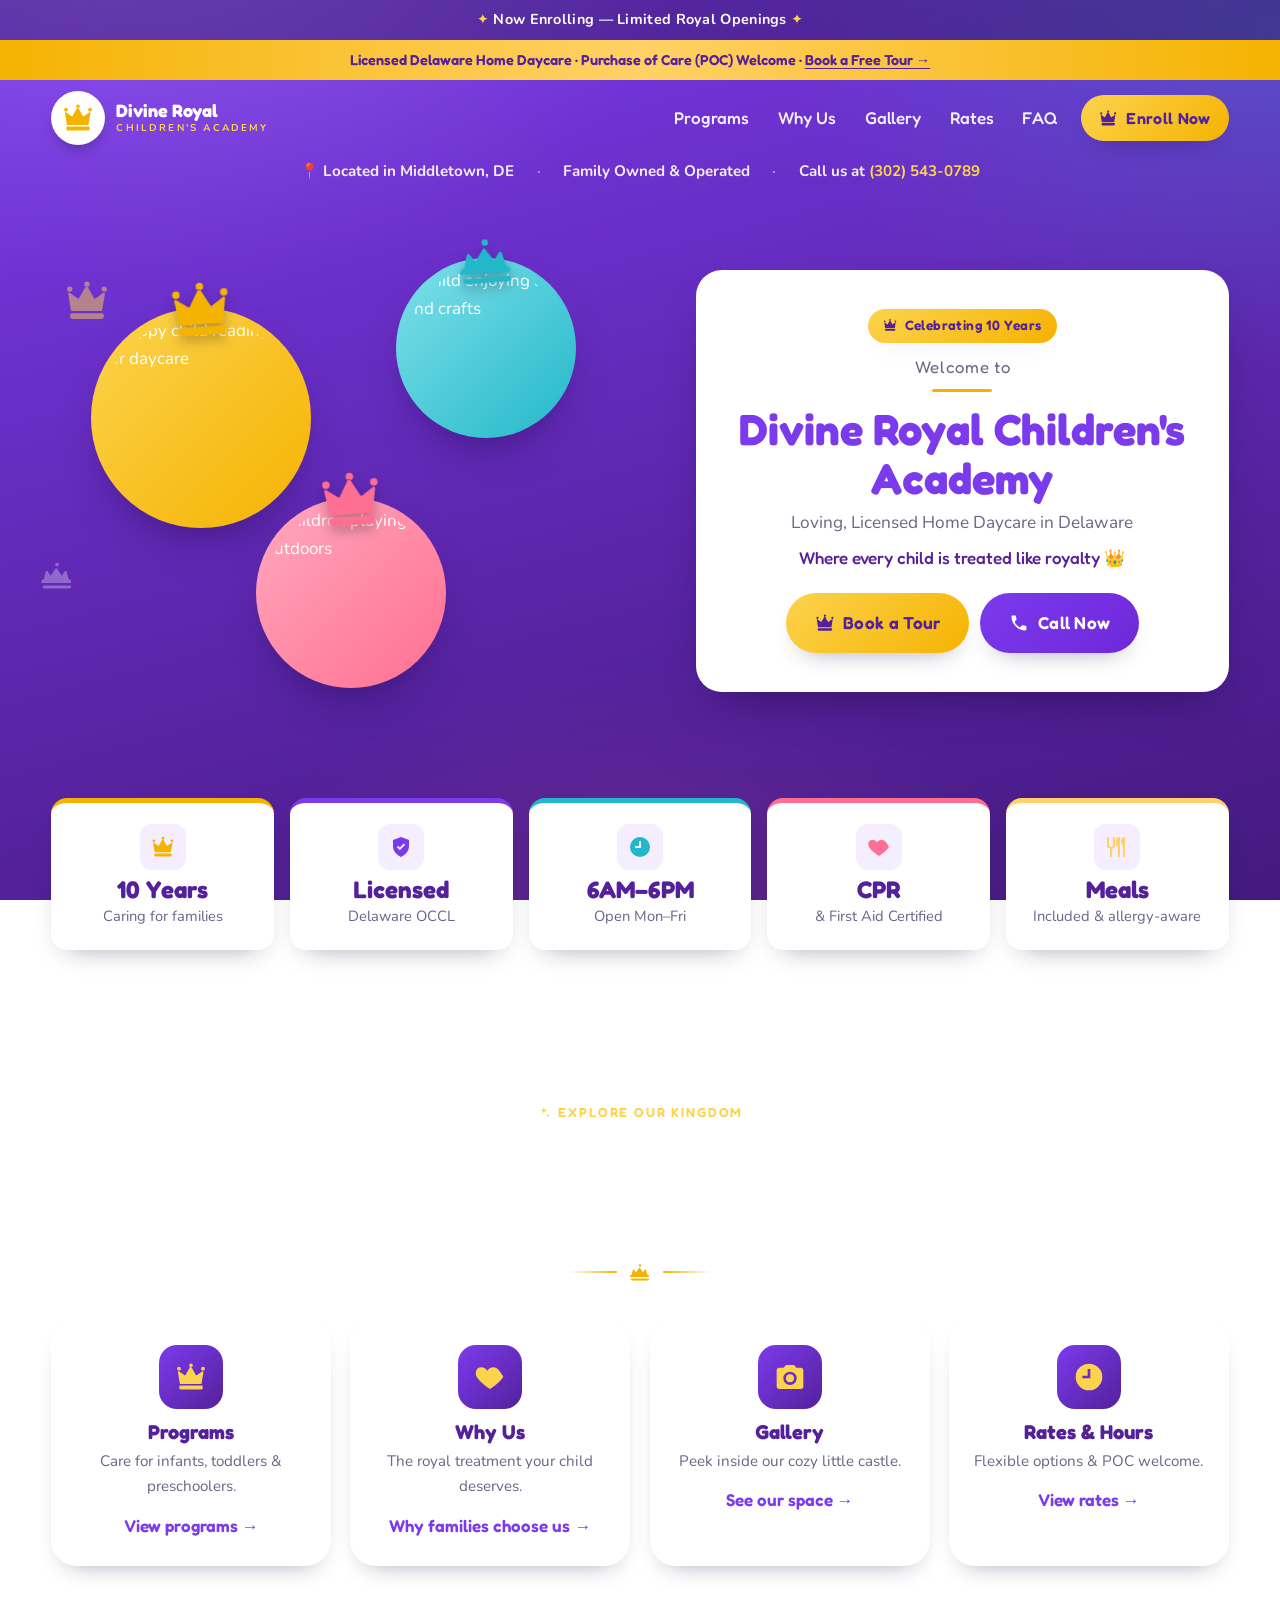
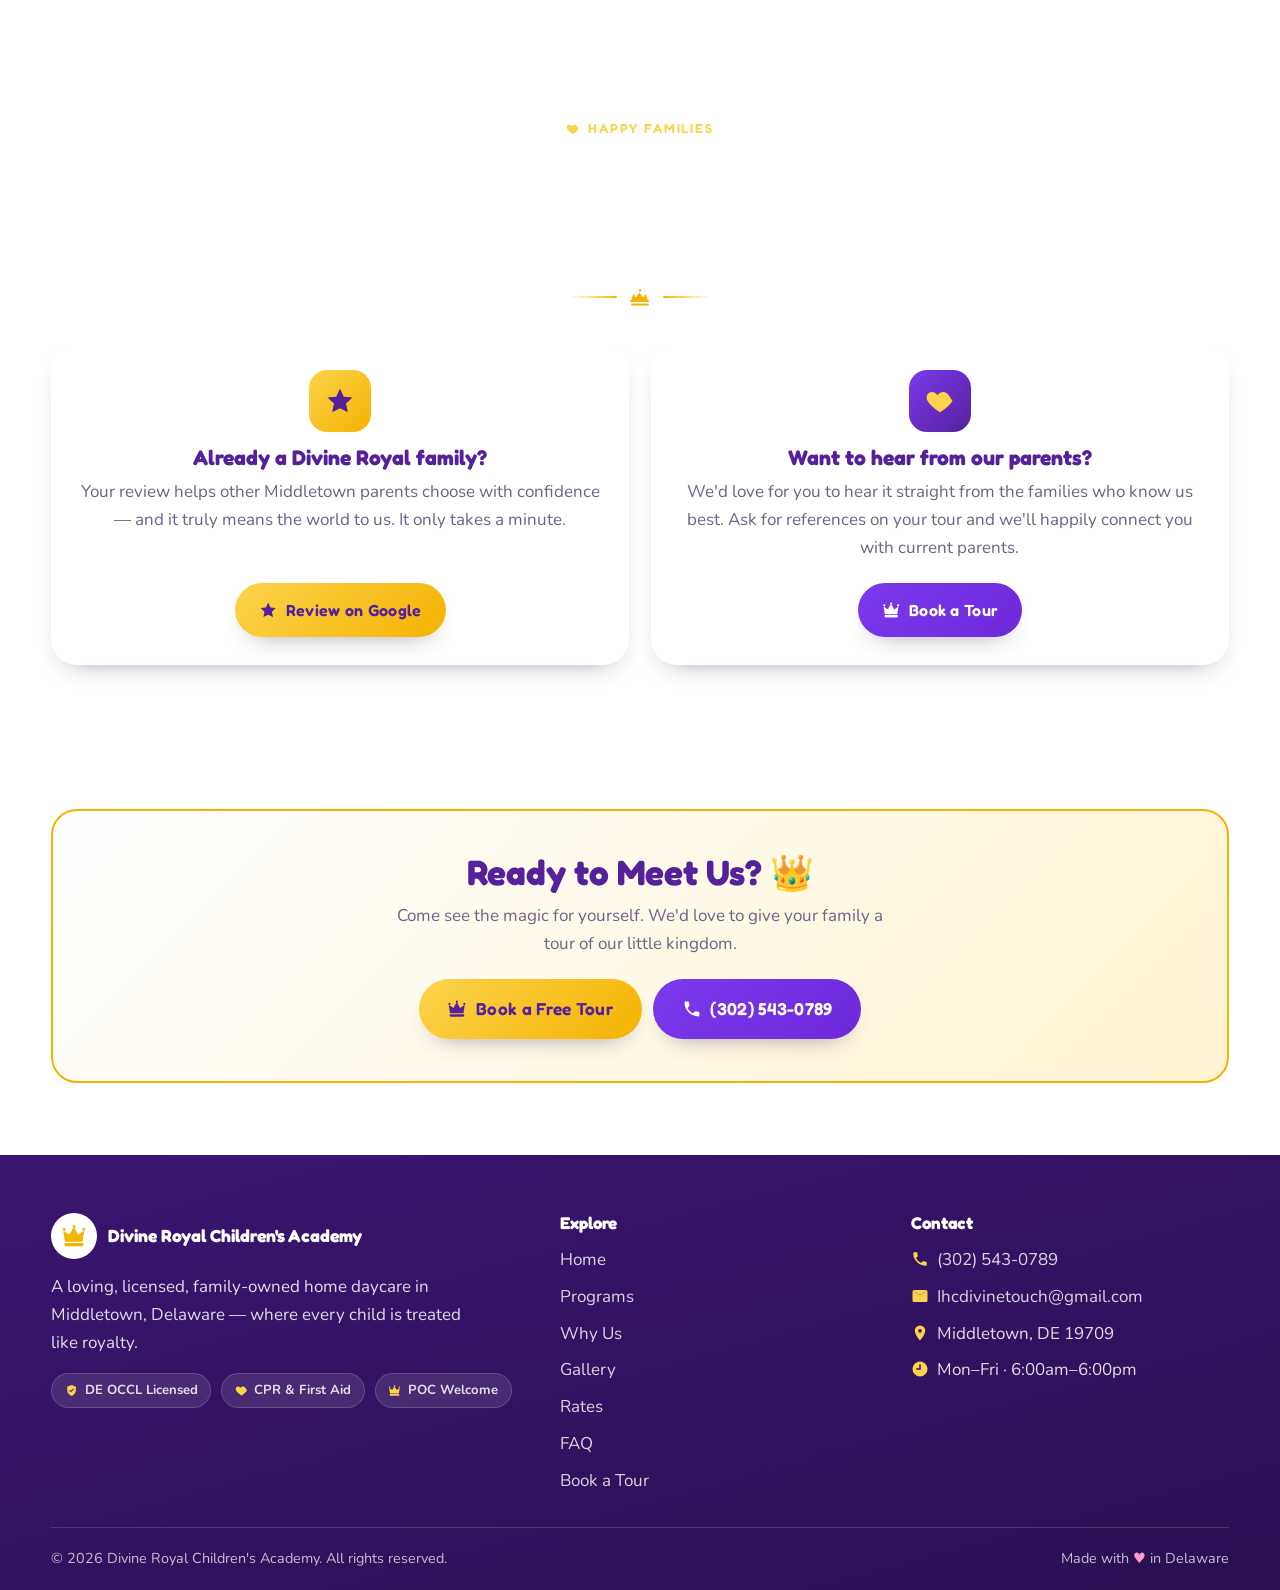
==== commit 0251bf3e: "Replace placeholder reviews with honest reviews + references section - Remove auto-generated placeho" ====
--- a/index.html
+++ b/index.html
@@ -79,18 +79,36 @@
       </div>
     </section>
 
-    <!-- TESTIMONIALS (placeholder — swap in real parent reviews) -->
+    <!-- REVIEWS & REFERENCES
+         Honest social proof. When you have REAL reviews, paste them in as quote cards:
+         <div class="card quote reveal"><div class="qm">&ldquo;</div><p>THEIR WORDS HERE</p>
+           <div class="who"><span class="av"><svg><use href="#i-user"/></svg></span>
+           <div><b>First name, parent of a toddler</b><div class="stars">★★★★★</div></div></div></div>
+    -->
     <section class="section">
       <div class="container">
         <div class="sec-head center reveal">
           <span class="eyebrow"><svg><use href="#i-heart"/></svg> Happy Families</span>
-          <h2>What Parents Say</h2>
-          <p>Kind words from our families. <em>(Placeholder reviews — we'll swap in real ones soon!)</em></p>
+          <h2>Loved by Middletown Families</h2>
+          <p>For over ten years, parents across Middletown have trusted us to care for their little ones like royalty. We're growing our reviews now — and we'd love to hear from you.</p>
           <div class="divider"><svg><use href="#i-tiara"/></svg></div>
         </div>
         <div class="quotes" style="margin-top:2rem">
-          <div class="card quote reveal"><div class="qm">“</div><p>Add a real parent review here once you have one. A sentence or two about the loving care and learning their child receives is perfect.</p><div class="who"><span class="av"><svg><use href="#i-user"/></svg></span><div><b>Parent Name</b><div class="stars">★★★★★</div></div></div></div>
-          <div class="card quote reveal" style="transition-delay:.1s"><div class="qm">“</div><p>A second placeholder review. Even a short Google or Facebook review can be pasted right here.</p><div class="who"><span class="av"><svg><use href="#i-user"/></svg></span><div><b>Parent Name</b><div class="stars">★★★★★</div></div></div></div>
+          <div class="card reveal" style="padding:1.8rem;text-align:center;display:flex;flex-direction:column">
+            <div style="width:62px;height:62px;margin:0 auto .9rem;border-radius:18px;display:grid;place-items:center;background:linear-gradient(135deg,var(--gold-soft),var(--gold))"><svg style="width:30px;height:30px;fill:var(--brand-deep)"><use href="#i-star"/></svg></div>
+            <h3 style="color:var(--brand-deep);font-size:1.32rem">Already a Divine Royal family?</h3>
+            <p style="color:var(--muted);margin:.5rem 0 1.3rem">Your review helps other Middletown parents choose with confidence — and it truly means the world to us. It only takes a minute.</p>
+            <!-- TODO: replace this link with your exact Google review link (and add a Facebook button) once your listing is set up -->
+            <div style="margin-top:auto;display:flex;gap:.6rem;flex-wrap:wrap;justify-content:center">
+              <a class="btn" href="https://www.google.com/search?q=Divine+Royal+Children%27s+Academy+Middletown+DE" target="_blank" rel="noopener"><svg><use href="#i-star"/></svg> Review on Google</a>
+            </div>
+          </div>
+          <div class="card reveal" style="padding:1.8rem;text-align:center;display:flex;flex-direction:column;transition-delay:.1s">
+            <div style="width:62px;height:62px;margin:0 auto .9rem;border-radius:18px;display:grid;place-items:center;background:linear-gradient(135deg,var(--brand),var(--brand-deep))"><svg style="width:30px;height:30px;fill:var(--gold-soft)"><use href="#i-heart"/></svg></div>
+            <h3 style="color:var(--brand-deep);font-size:1.32rem">Want to hear from our parents?</h3>
+            <p style="color:var(--muted);margin:.5rem 0 1.3rem">We'd love for you to hear it straight from the families who know us best. Ask for references on your tour and we'll happily connect you with current parents.</p>
+            <div style="margin-top:auto"><a class="btn solid" href="contact.html"><svg><use href="#i-crown"/></svg> Book a Tour</a></div>
+          </div>
         </div>
       </div>
     </section>
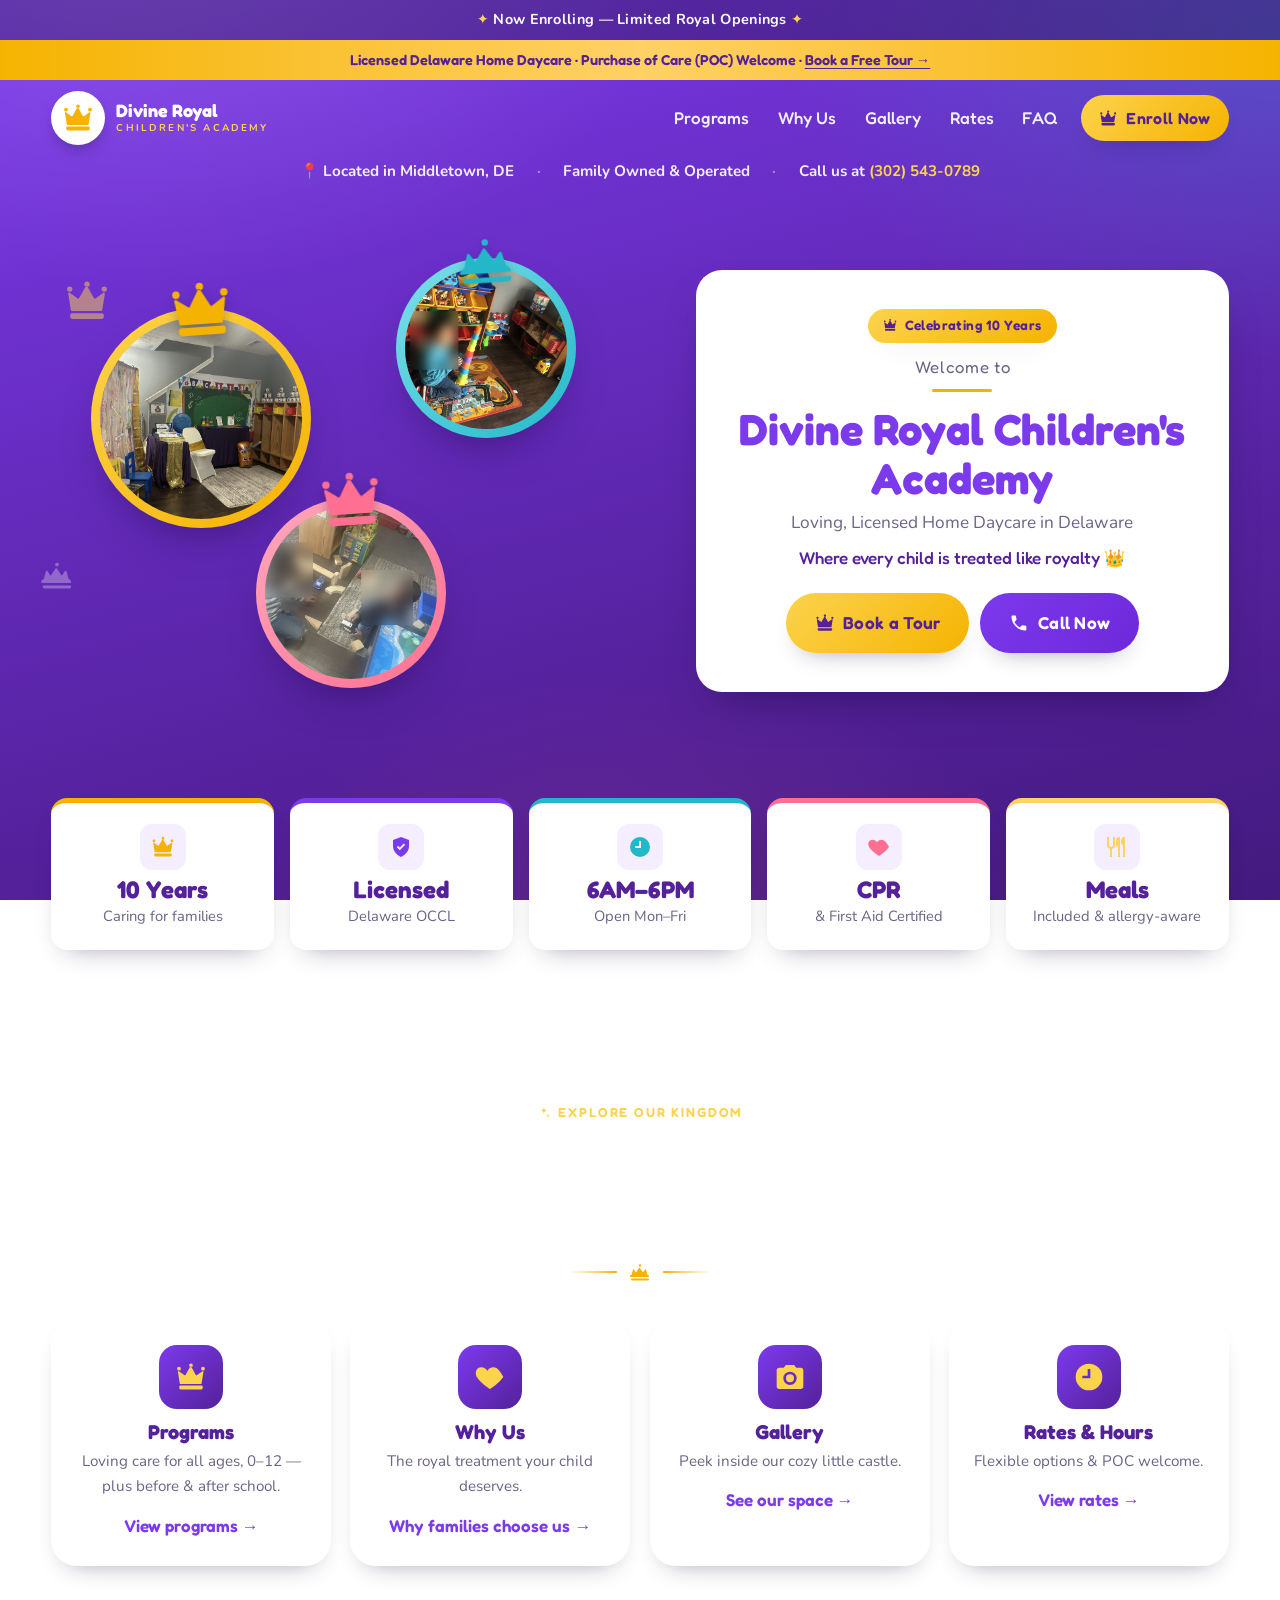
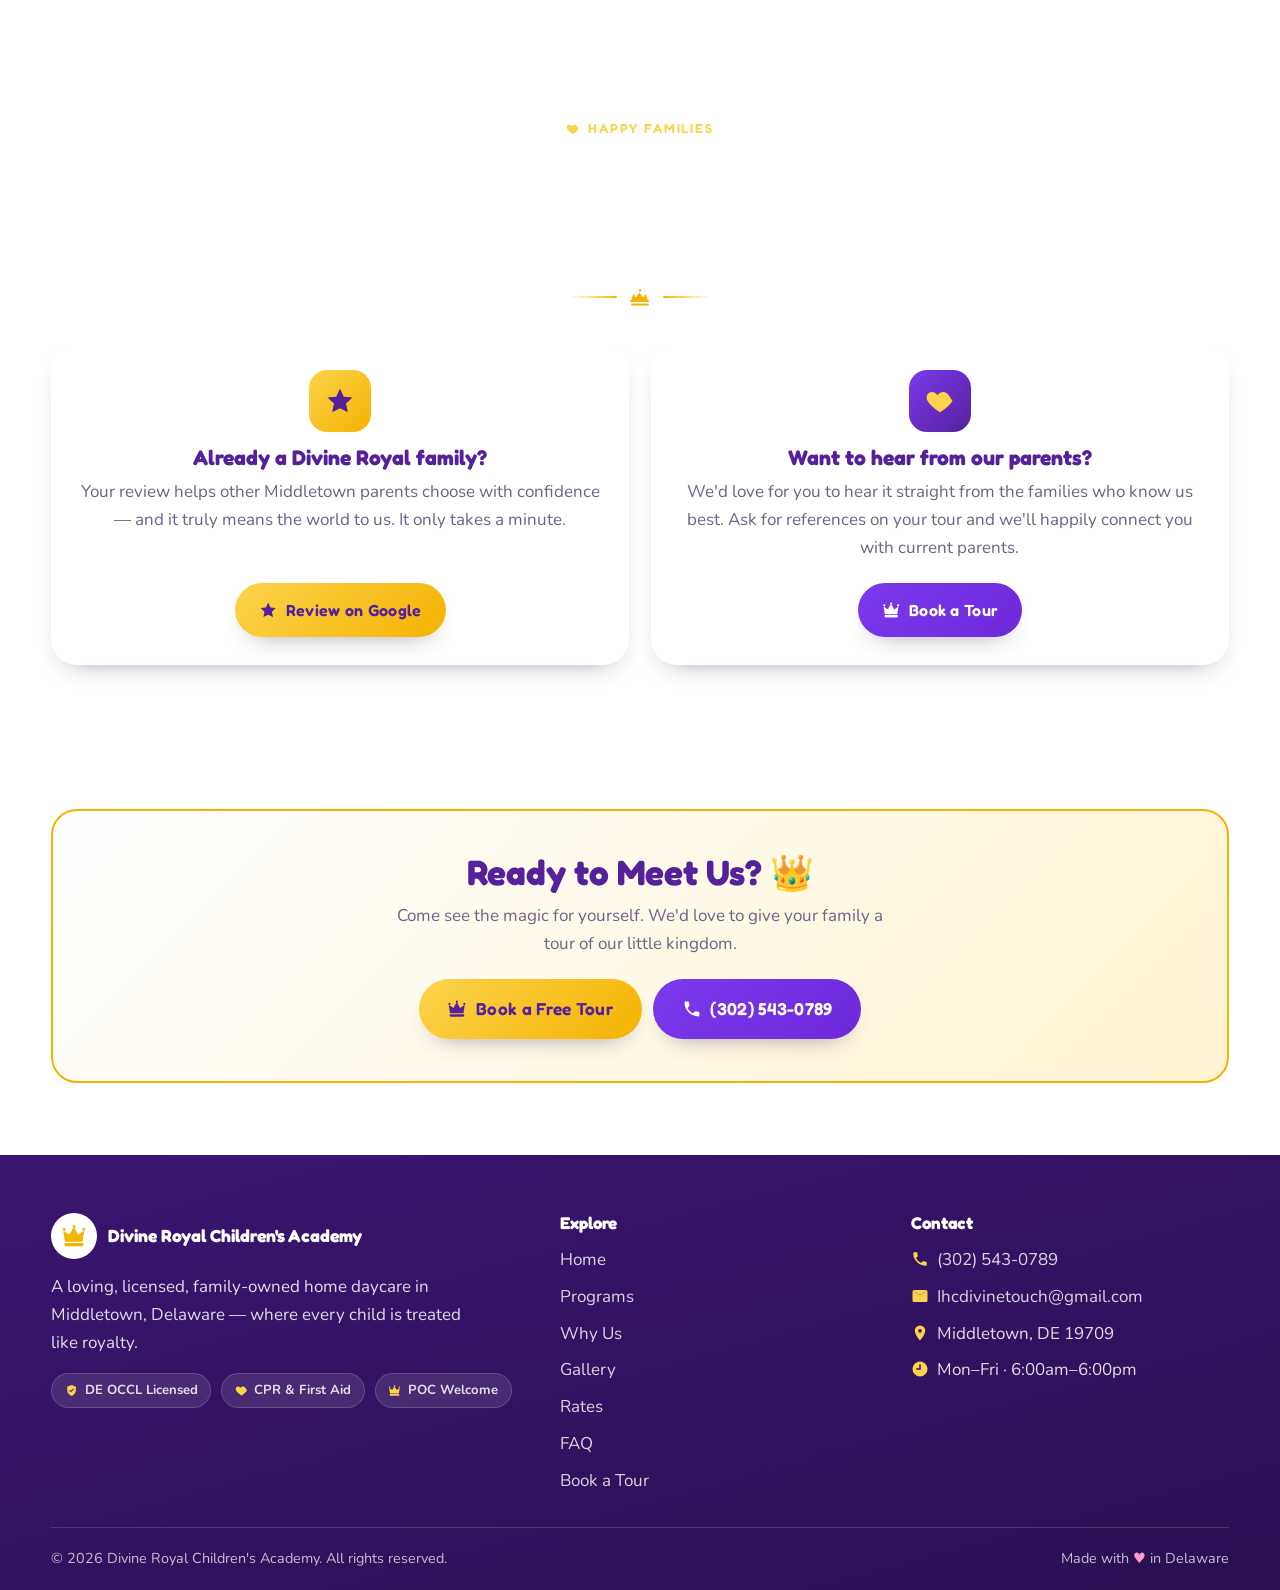
==== commit b859c1fa: "Add real photos, Meet the Provider, before/after care, ages 0-12 - Programs: flexible drop-off/pick-" ====
--- a/index.html
+++ b/index.html
@@ -16,7 +16,7 @@
   <link rel="preconnect" href="https://fonts.googleapis.com">
   <link rel="preconnect" href="https://fonts.gstatic.com" crossorigin>
   <link href="https://fonts.googleapis.com/css2?family=Fredoka:wght@500;600;700&family=Nunito:wght@400;600;700;800;900&display=swap" rel="stylesheet">
-  <link rel="stylesheet" href="styles.css" />
+  <link rel="stylesheet" href="styles.css?v=2" />
   <script src="app.js" defer></script>
 </head>
 <body id="top">
@@ -33,9 +33,9 @@
       </div>
       <section class="container hero">
         <div class="cluster">
-          <figure class="cphoto c1"><svg class="crown"><use href="#i-crown"/></svg><img src="https://i.imgur.com/QZUgeGP.jpg" alt="Happy child reading at our daycare" /></figure>
-          <figure class="cphoto c2"><svg class="crown"><use href="#i-tiara"/></svg><img src="https://i.imgur.com/VZPqIO4.jpg" alt="Child enjoying arts and crafts" /></figure>
-          <figure class="cphoto c3"><svg class="crown"><use href="#i-crown"/></svg><img src="https://i.imgur.com/tDQ4O6c.jpg" alt="Children playing outdoors" /></figure>
+          <figure class="cphoto c1"><svg class="crown"><use href="#i-crown"/></svg><img src="images/room-circletime.jpg" alt="Our bright, decorated Circle Time corner" /></figure>
+          <figure class="cphoto c2"><svg class="crown"><use href="#i-tiara"/></svg><img src="images/activity-cups.jpg" alt="A little one learning through play" /></figure>
+          <figure class="cphoto c3"><svg class="crown"><use href="#i-crown"/></svg><img src="images/activity-blocks.jpg" alt="Children playing at the block center" /></figure>
         </div>
         <div class="welcome reveal">
           <div class="anniv"><svg><use href="#i-crown"/></svg> Celebrating 10 Years</div>
@@ -71,7 +71,7 @@
           <div class="divider"><svg><use href="#i-tiara"/></svg></div>
         </div>
         <div class="explore" style="margin-top:2.2rem">
-          <a class="xcard reveal" href="programs.html"><div class="xi"><svg><use href="#i-crown"/></svg></div><h3>Programs</h3><p>Care for infants, toddlers &amp; preschoolers.</p><span class="more">View programs →</span></a>
+          <a class="xcard reveal" href="programs.html"><div class="xi"><svg><use href="#i-crown"/></svg></div><h3>Programs</h3><p>Loving care for all ages, 0–12 — plus before &amp; after school.</p><span class="more">View programs →</span></a>
           <a class="xcard reveal" href="why-us.html" style="transition-delay:.08s"><div class="xi"><svg><use href="#i-heart"/></svg></div><h3>Why Us</h3><p>The royal treatment your child deserves.</p><span class="more">Why families choose us →</span></a>
           <a class="xcard reveal" href="gallery.html" style="transition-delay:.16s"><div class="xi"><svg><use href="#i-camera"/></svg></div><h3>Gallery</h3><p>Peek inside our cozy little castle.</p><span class="more">See our space →</span></a>
           <a class="xcard reveal" href="rates.html" style="transition-delay:.24s"><div class="xi"><svg><use href="#i-clock"/></svg></div><h3>Rates &amp; Hours</h3><p>Flexible options &amp; POC welcome.</p><span class="more">View rates →</span></a>
--- a/styles.css
+++ b/styles.css
@@ -189,6 +189,18 @@
 .feature h4{color:#fff;font-size:1.08rem;margin-bottom:.25rem}
 .feature p{color:rgba(255,255,255,.82);font-size:.94rem}
 
+/* Meet the provider */
+.provider{display:grid;grid-template-columns:.82fr 1.18fr;gap:clamp(1.4rem,4vw,2.6rem);align-items:center;background:#fff;color:var(--ink);border-radius:var(--radius);box-shadow:var(--shadow-sm);padding:clamp(1.4rem,3vw,2.2rem)}
+.provider-photo{position:relative}
+.provider-photo img{width:100%;aspect-ratio:4/5;object-fit:cover;object-position:50% 20%;border-radius:20px;display:block;box-shadow:var(--shadow-sm)}
+.provider-photo .crown{position:absolute;top:-22px;left:50%;transform:translateX(-50%);width:56px;height:56px;fill:var(--gold);filter:drop-shadow(0 6px 8px rgba(0,0,0,.25))}
+.provider-bio blockquote{margin:0 0 1.1rem;padding:.1rem 0 .1rem 1.1rem;border-left:4px solid var(--gold);font-family:Fredoka;font-weight:500;font-size:clamp(1.15rem,2.2vw,1.45rem);line-height:1.35;color:var(--brand-deep)}
+.provider-bio p{color:var(--muted);margin-bottom:1rem}
+.provider-creds{display:flex;gap:.5rem;flex-wrap:wrap;margin-top:1.1rem}
+.provider-creds span{display:inline-flex;align-items:center;gap:.4rem;background:var(--lav);border:1px solid var(--border);border-radius:999px;padding:.4rem .85rem;font-size:.82rem;font-weight:700;color:var(--brand-deep)}
+.provider-creds svg{width:1.05em;height:1.05em;fill:var(--gold)}
+@media (max-width:760px){.provider{grid-template-columns:1fr;text-align:center}.provider-bio blockquote{text-align:left}.provider-creds{justify-content:center}.provider-photo{max-width:330px;margin:0 auto}}
+
 /* Gallery */
 .gallery{display:grid;grid-template-columns:repeat(3,1fr);gap:1rem}
 .gallery figure{margin:0;position:relative;border-radius:var(--radius);overflow:hidden;box-shadow:var(--shadow-sm)}
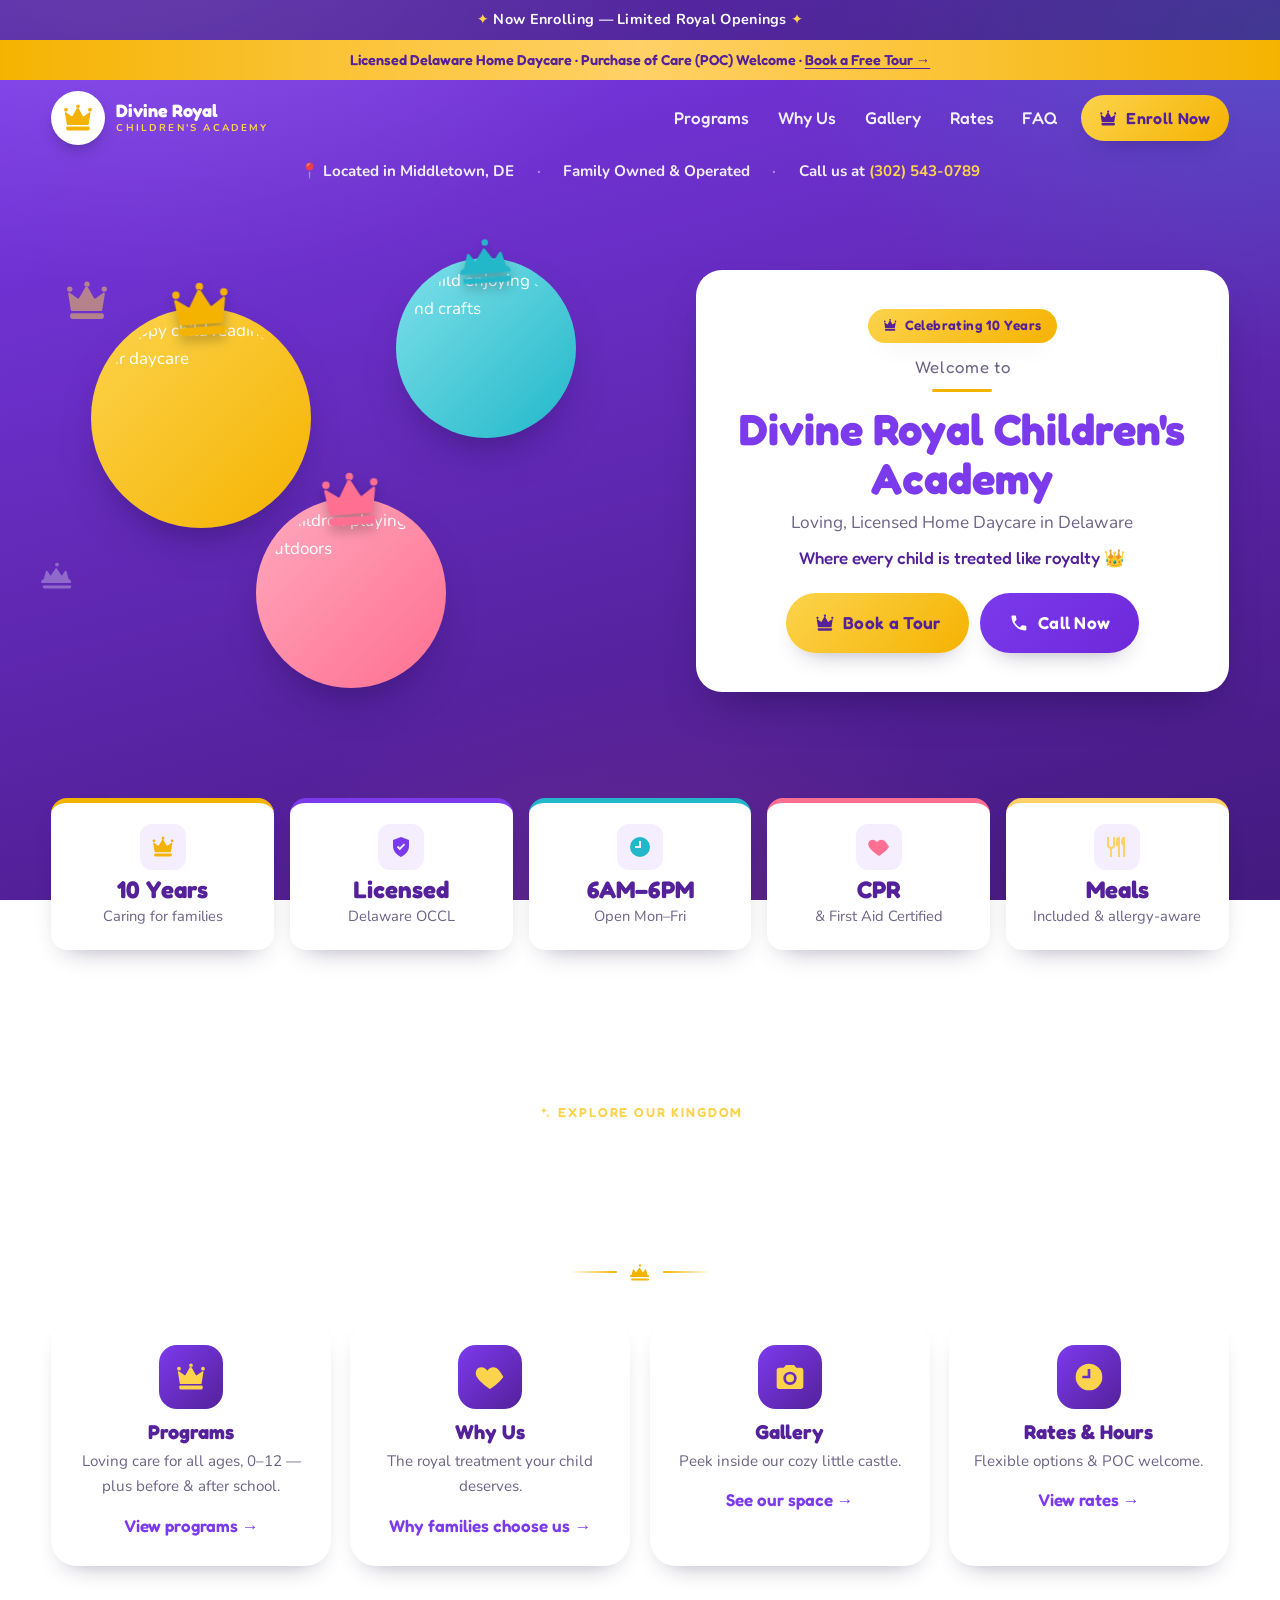
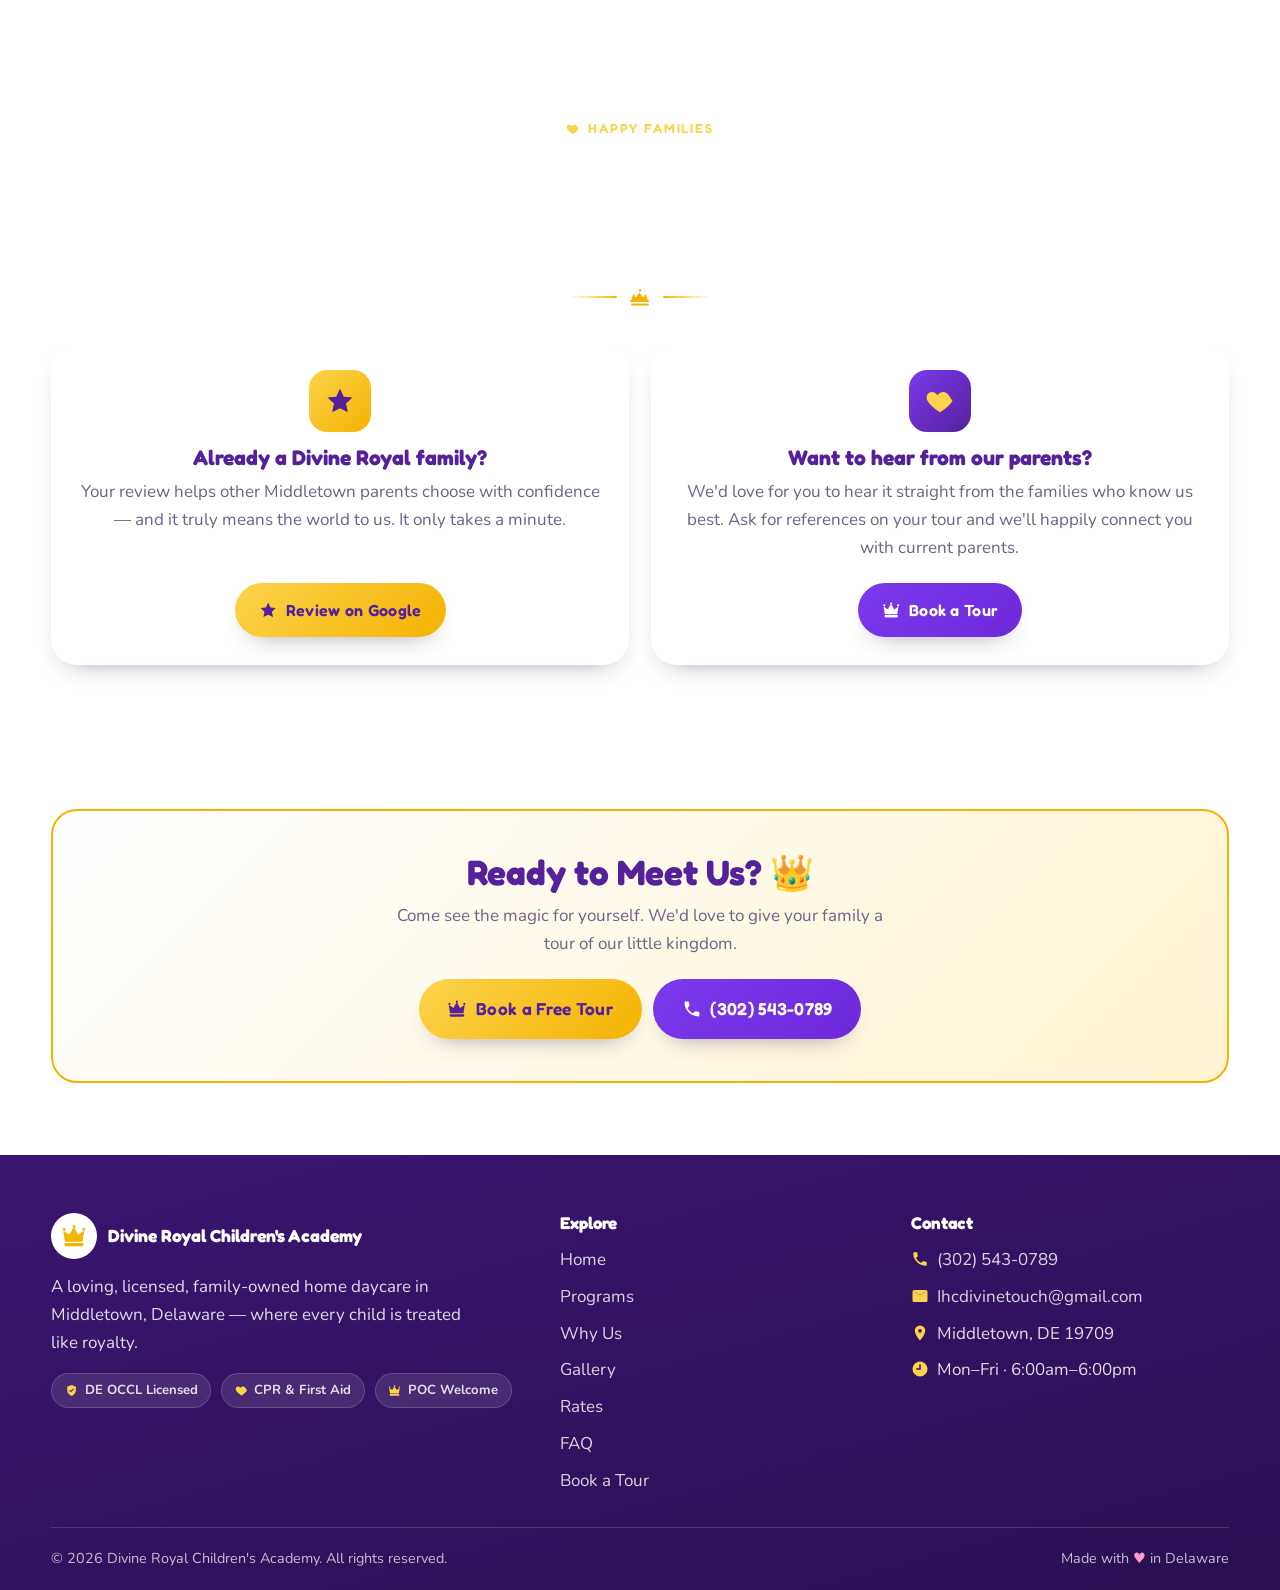
==== commit 8e30ff4a: "Revert home page hero photos to the original images Co-Authored-By: Claude Opus 4.8 (1M context) <no" ====
--- a/index.html
+++ b/index.html
@@ -33,9 +33,9 @@
       </div>
       <section class="container hero">
         <div class="cluster">
-          <figure class="cphoto c1"><svg class="crown"><use href="#i-crown"/></svg><img src="images/room-circletime.jpg" alt="Our bright, decorated Circle Time corner" /></figure>
-          <figure class="cphoto c2"><svg class="crown"><use href="#i-tiara"/></svg><img src="images/activity-cups.jpg" alt="A little one learning through play" /></figure>
-          <figure class="cphoto c3"><svg class="crown"><use href="#i-crown"/></svg><img src="images/activity-blocks.jpg" alt="Children playing at the block center" /></figure>
+          <figure class="cphoto c1"><svg class="crown"><use href="#i-crown"/></svg><img src="https://i.imgur.com/QZUgeGP.jpg" alt="Happy child reading at our daycare" /></figure>
+          <figure class="cphoto c2"><svg class="crown"><use href="#i-tiara"/></svg><img src="https://i.imgur.com/VZPqIO4.jpg" alt="Child enjoying arts and crafts" /></figure>
+          <figure class="cphoto c3"><svg class="crown"><use href="#i-crown"/></svg><img src="https://i.imgur.com/tDQ4O6c.jpg" alt="Children playing outdoors" /></figure>
         </div>
         <div class="welcome reveal">
           <div class="anniv"><svg><use href="#i-crown"/></svg> Celebrating 10 Years</div>
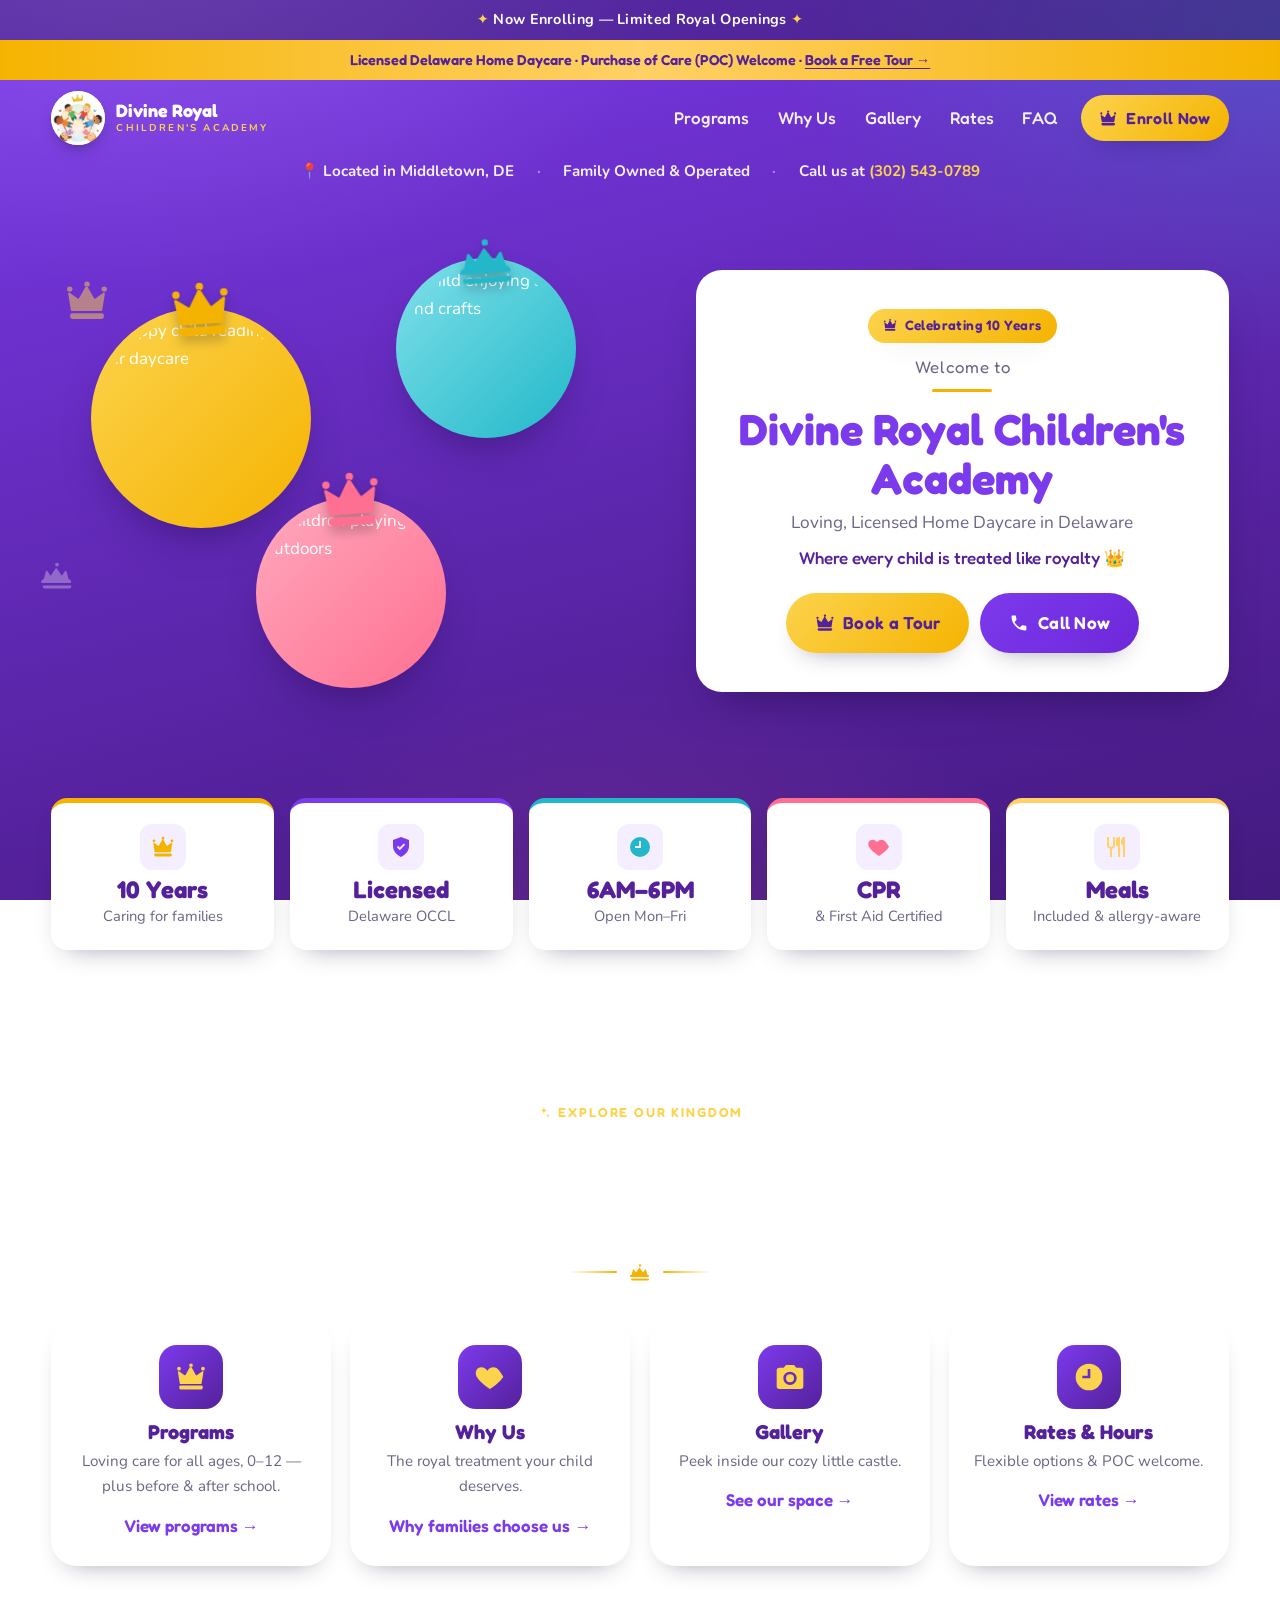
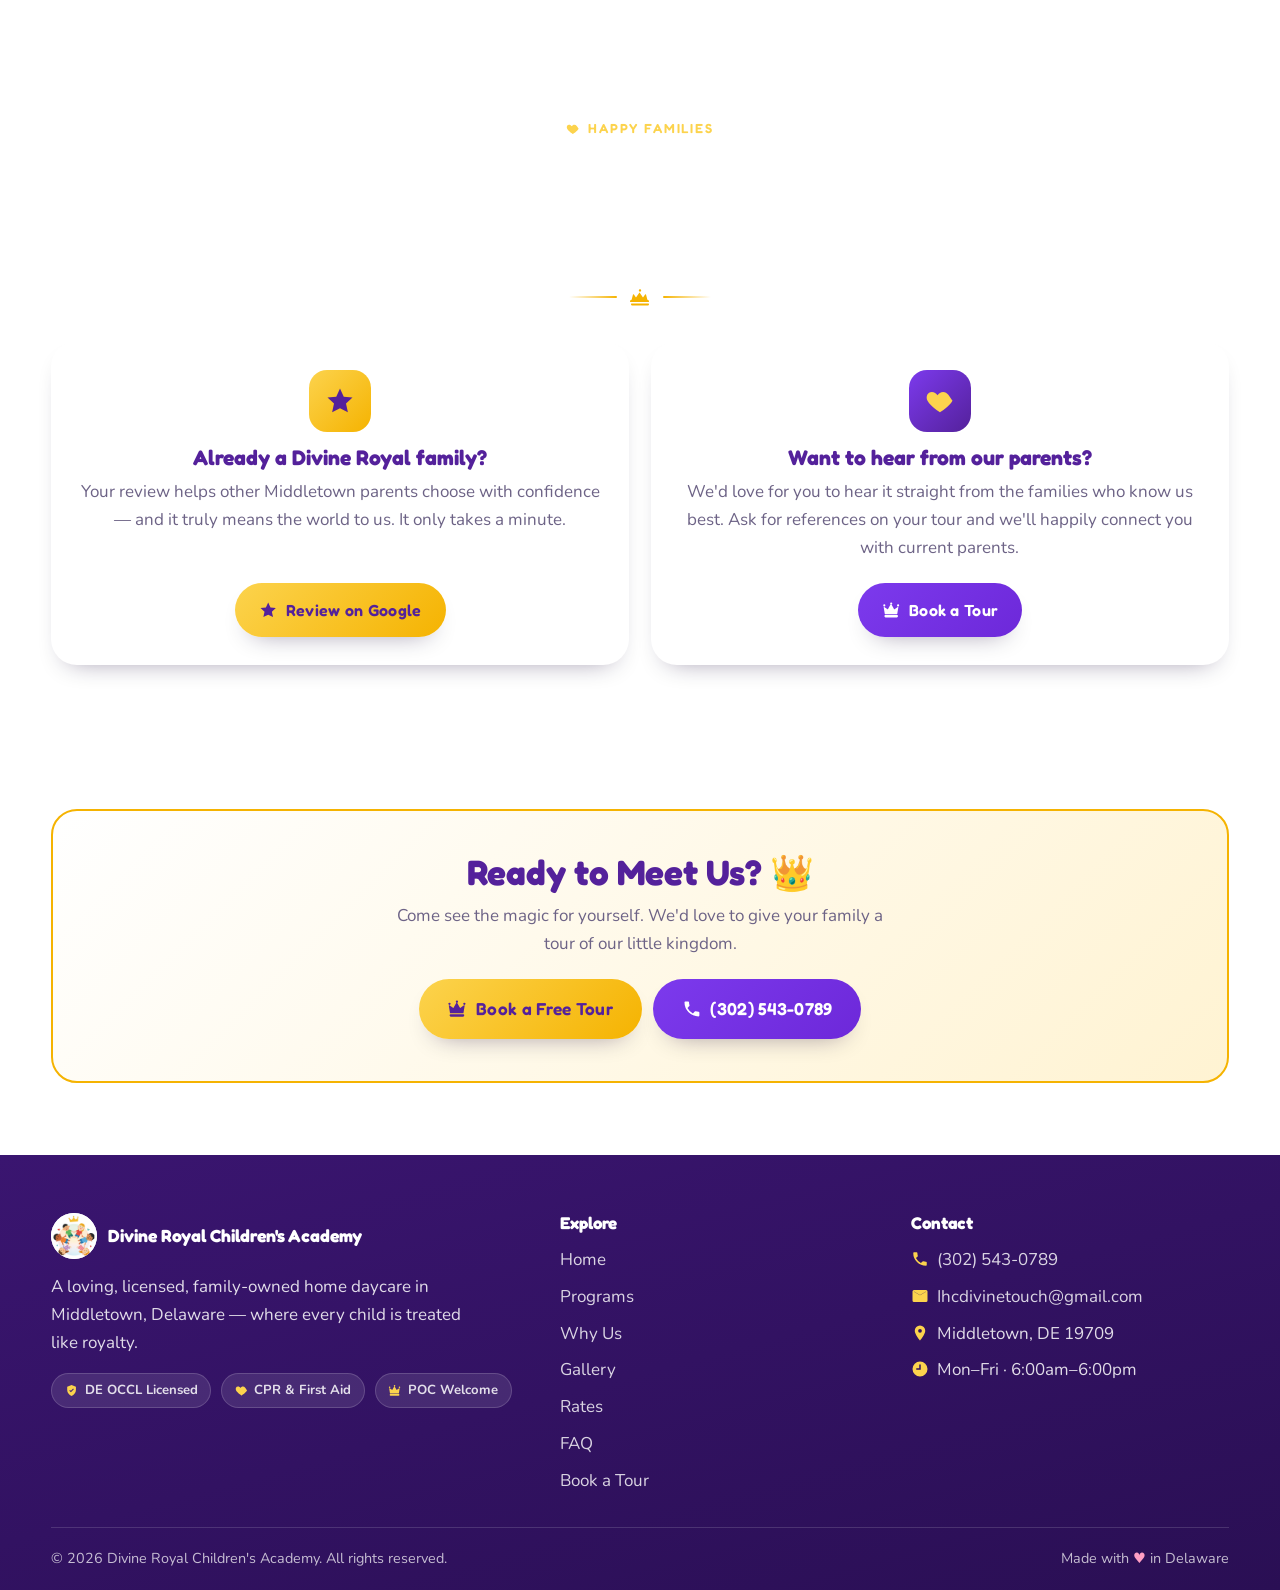
==== commit 1be8b354: "Add DRCA logo to header/footer + two room photos to gallery - Header & footer badge now use the real" ====
--- a/index.html
+++ b/index.html
@@ -16,8 +16,8 @@
   <link rel="preconnect" href="https://fonts.googleapis.com">
   <link rel="preconnect" href="https://fonts.gstatic.com" crossorigin>
   <link href="https://fonts.googleapis.com/css2?family=Fredoka:wght@500;600;700&family=Nunito:wght@400;600;700;800;900&display=swap" rel="stylesheet">
-  <link rel="stylesheet" href="styles.css?v=2" />
-  <script src="app.js" defer></script>
+  <link rel="stylesheet" href="styles.css?v=3" />
+  <script src="app.js?v=3" defer></script>
 </head>
 <body id="top">
   <div id="site-header"></div>
--- a/styles.css
+++ b/styles.css
@@ -80,6 +80,7 @@
 .brand{display:flex;align-items:center;gap:.7rem;min-width:0}
 .brand .badge{width:54px;height:54px;border-radius:50%;flex:none;display:grid;place-items:center;background:#fff;box-shadow:0 8px 18px -8px rgba(0,0,0,.45);overflow:hidden}
 .brand .badge svg{width:32px;height:32px;fill:var(--gold);animation:bob 3.6s ease-in-out infinite}
+.brand .badge img,.foot .fbrand .badge img{width:100%;height:100%;object-fit:cover;border-radius:50%;display:block}
 .brand .name{font-family:Fredoka;font-weight:700;font-size:1.12rem;color:#fff;line-height:1.04}
 .brand .name small{display:block;font-family:Nunito;font-weight:700;font-size:.62rem;letter-spacing:.22em;text-transform:uppercase;color:var(--gold-soft);margin-top:2px}
 .menu{display:flex;align-items:center;gap:.2rem}
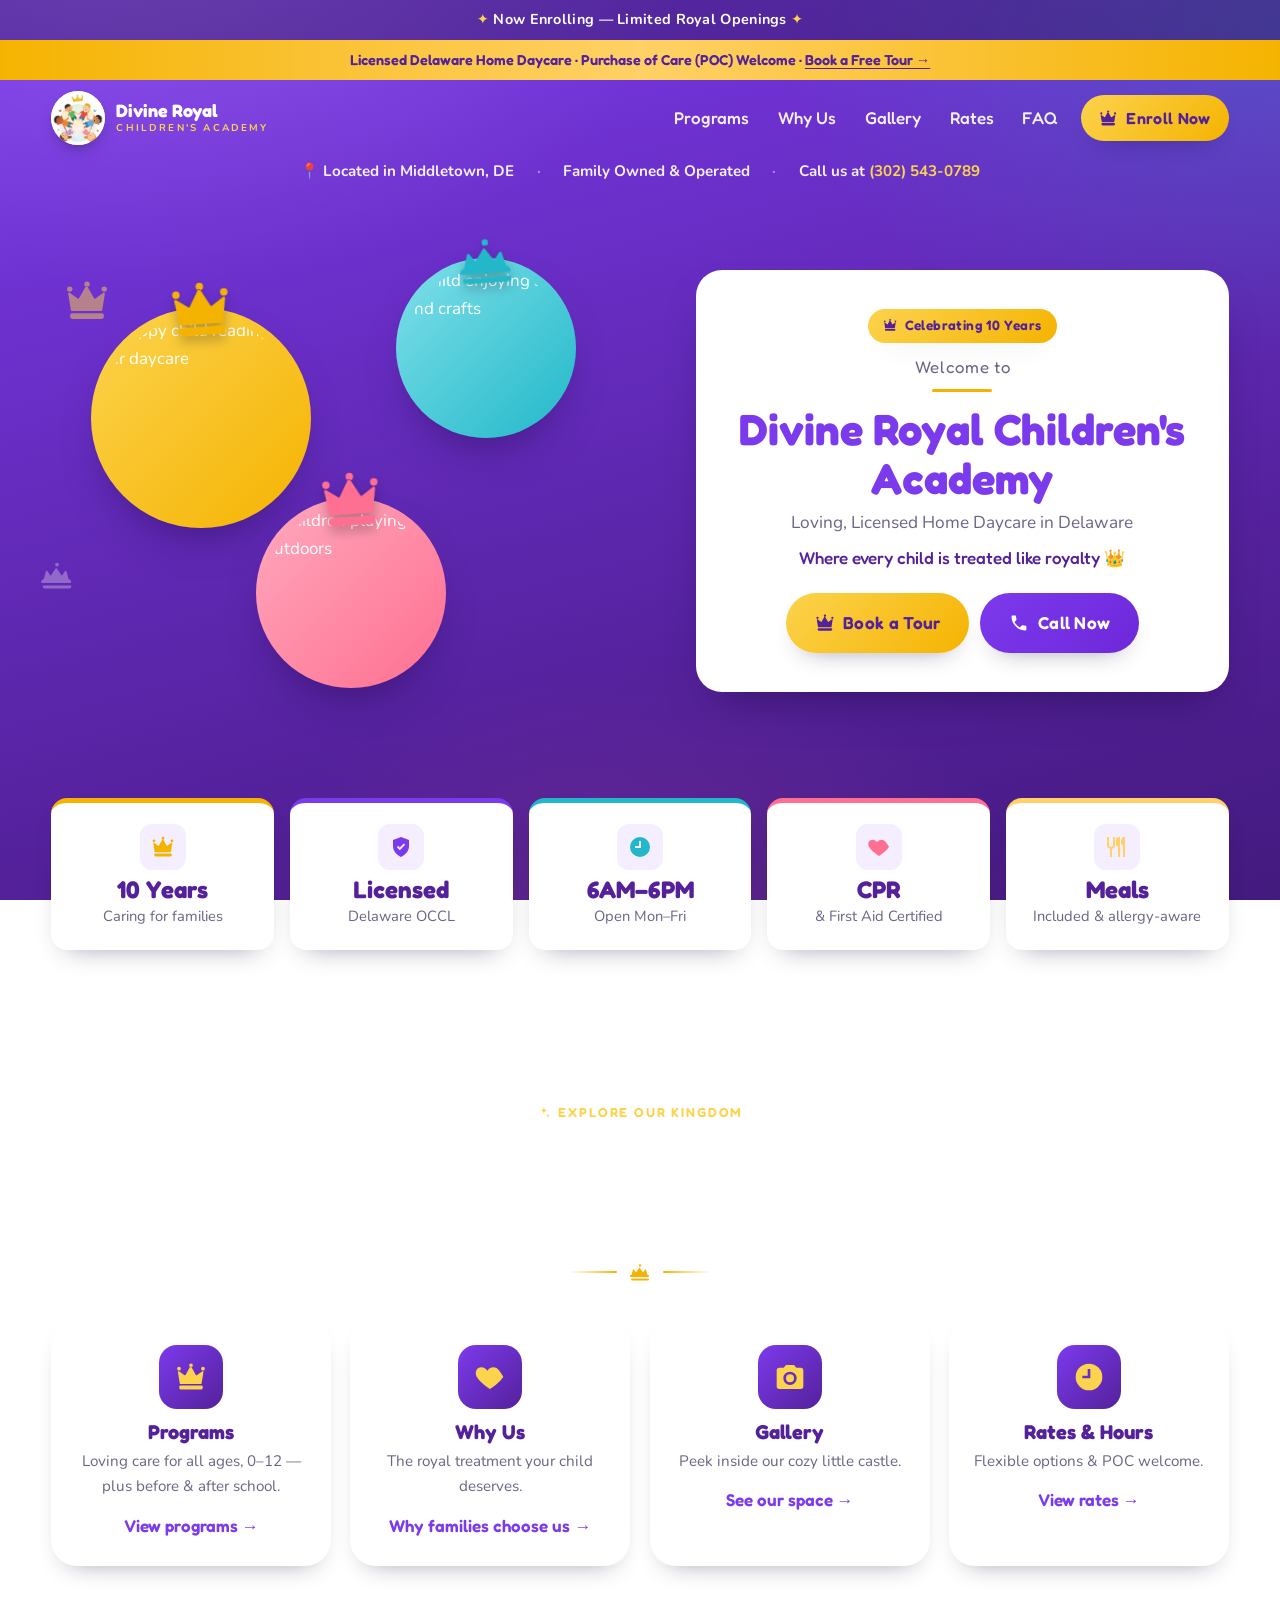
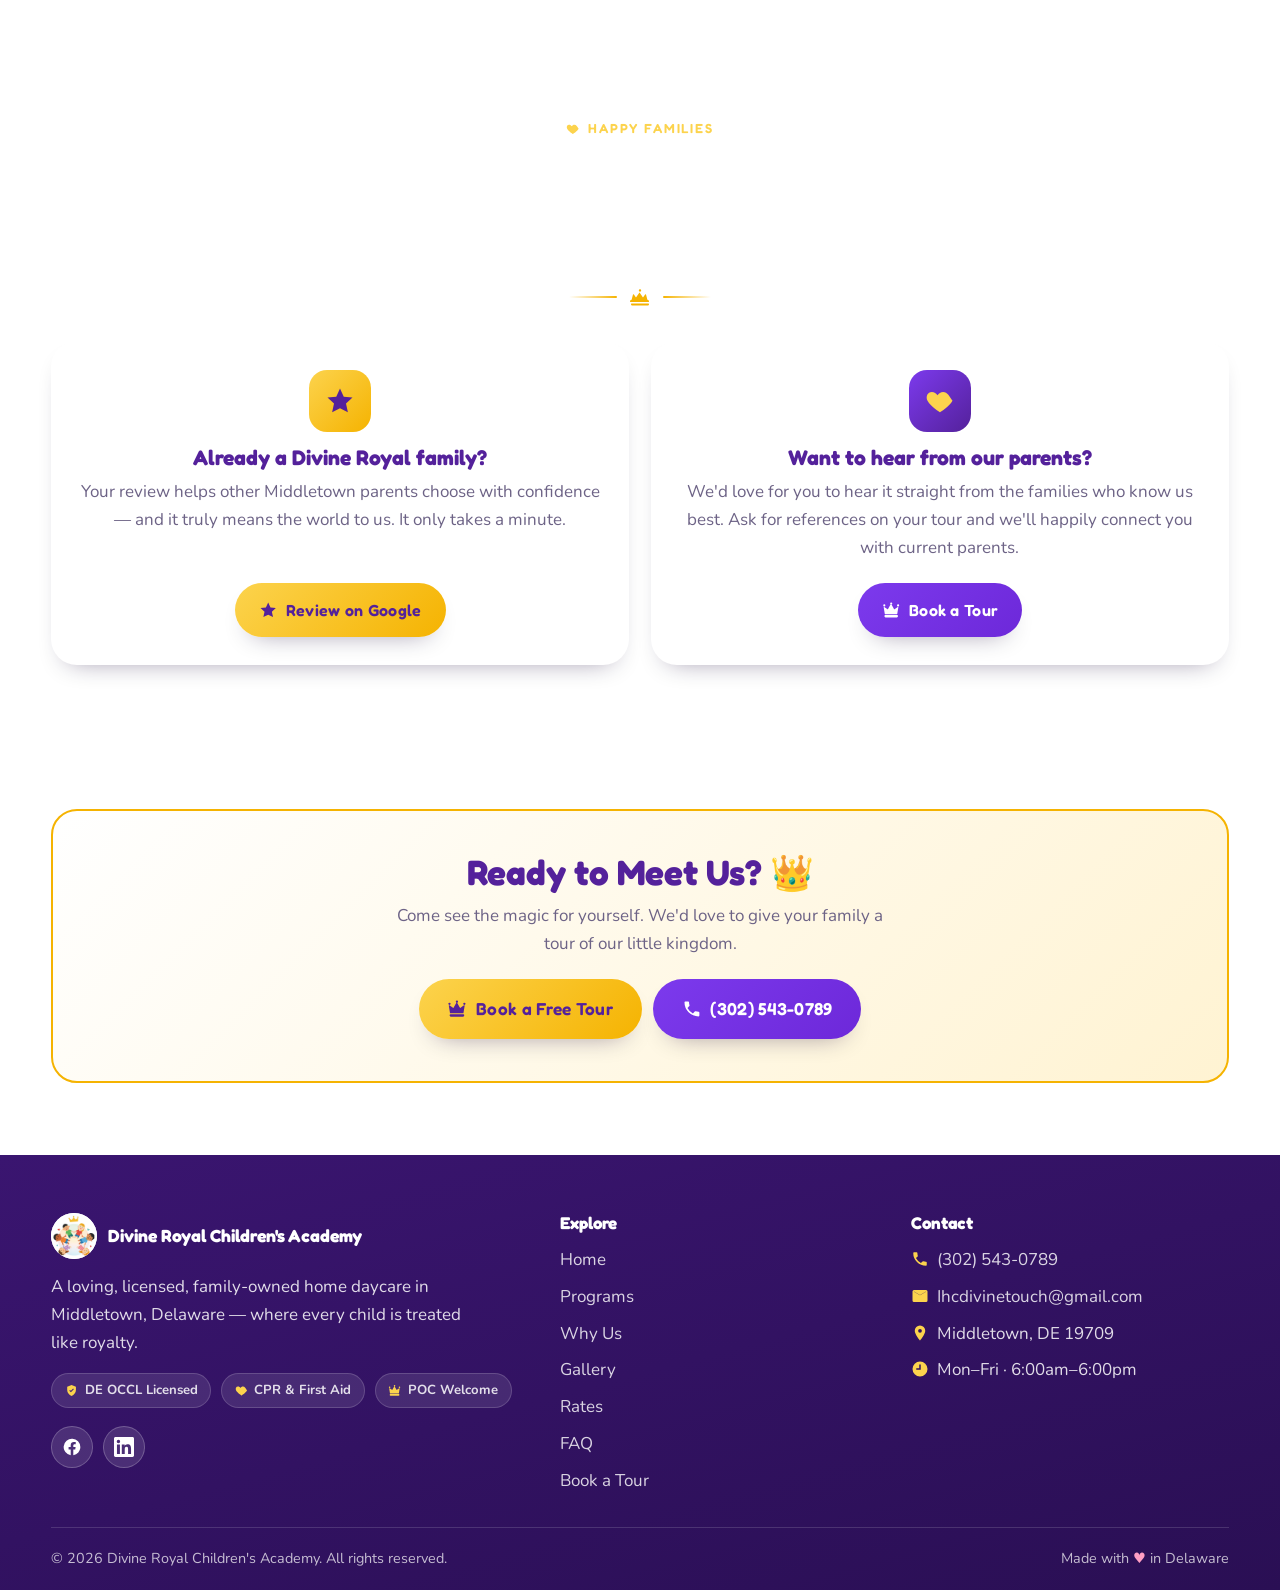
==== commit 0c05dc1e: "Add Facebook & LinkedIn links to the footer - Footer now has Facebook and LinkedIn social icons (ope" ====
--- a/index.html
+++ b/index.html
@@ -16,8 +16,8 @@
   <link rel="preconnect" href="https://fonts.googleapis.com">
   <link rel="preconnect" href="https://fonts.gstatic.com" crossorigin>
   <link href="https://fonts.googleapis.com/css2?family=Fredoka:wght@500;600;700&family=Nunito:wght@400;600;700;800;900&display=swap" rel="stylesheet">
-  <link rel="stylesheet" href="styles.css?v=3" />
-  <script src="app.js?v=3" defer></script>
+  <link rel="stylesheet" href="styles.css?v=4" />
+  <script src="app.js?v=4" defer></script>
 </head>
 <body id="top">
   <div id="site-header"></div>
--- a/styles.css
+++ b/styles.css
@@ -283,6 +283,11 @@
 .badges{display:flex;gap:.6rem;flex-wrap:wrap;margin-top:1rem}
 .badges span{display:inline-flex;align-items:center;gap:.4rem;background:rgba(255,255,255,.1);border:1px solid rgba(255,255,255,.16);border-radius:999px;padding:.35rem .8rem;font-size:.82rem;font-weight:700}
 .badges svg{width:1em;height:1em;fill:var(--gold-soft)}
+.socials{display:flex;gap:.6rem;margin-top:1.1rem}
+.socials a{width:42px;height:42px;border-radius:50%;display:grid;place-items:center;background:rgba(255,255,255,.12);border:1px solid rgba(255,255,255,.22);transition:background .25s,transform .25s}
+.socials a:hover{background:var(--gold);transform:translateY(-3px)}
+.socials svg{width:20px;height:20px;fill:#fff}
+.socials a:hover svg{fill:var(--brand-deep)}
 .copy{border-top:1px solid rgba(255,255,255,.14);padding:1.2rem 0;display:flex;justify-content:space-between;gap:1rem;flex-wrap:wrap;font-size:.9rem;color:rgba(255,255,255,.72)}
 
 /* Reveal */
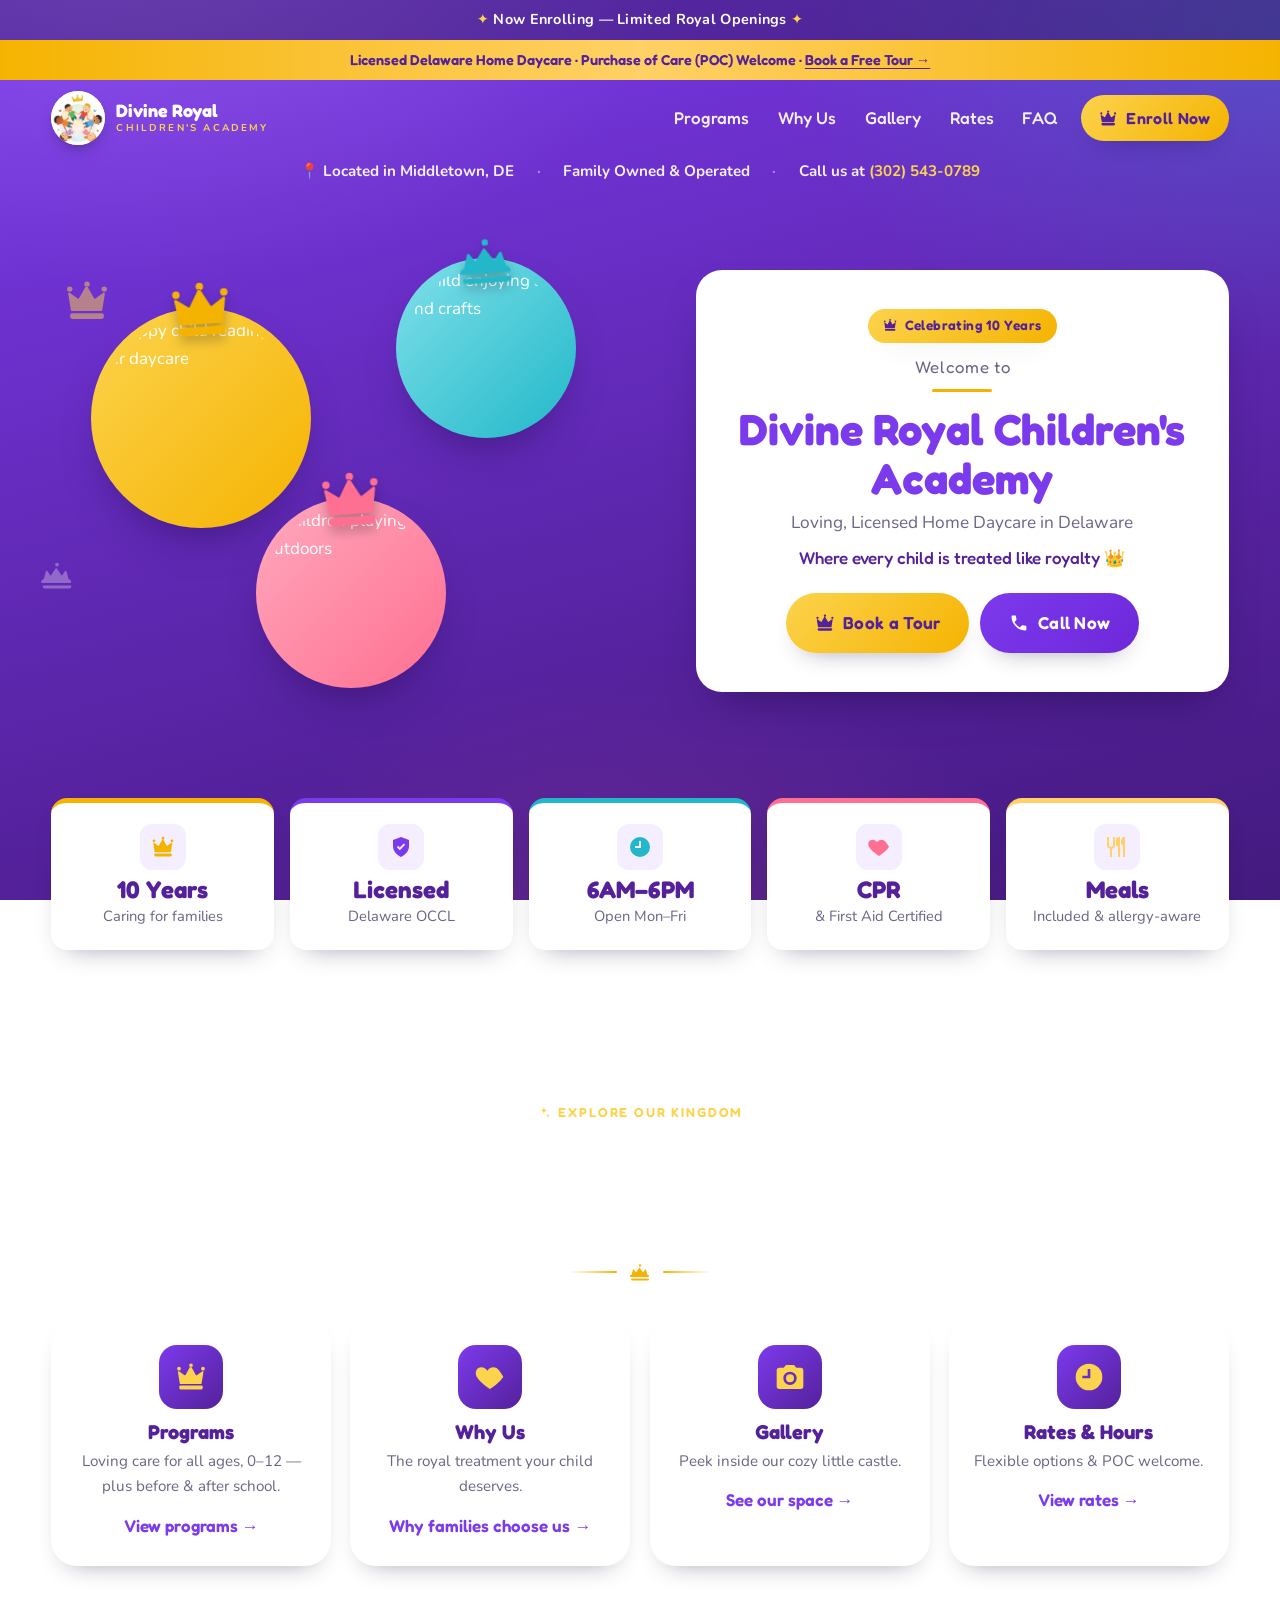
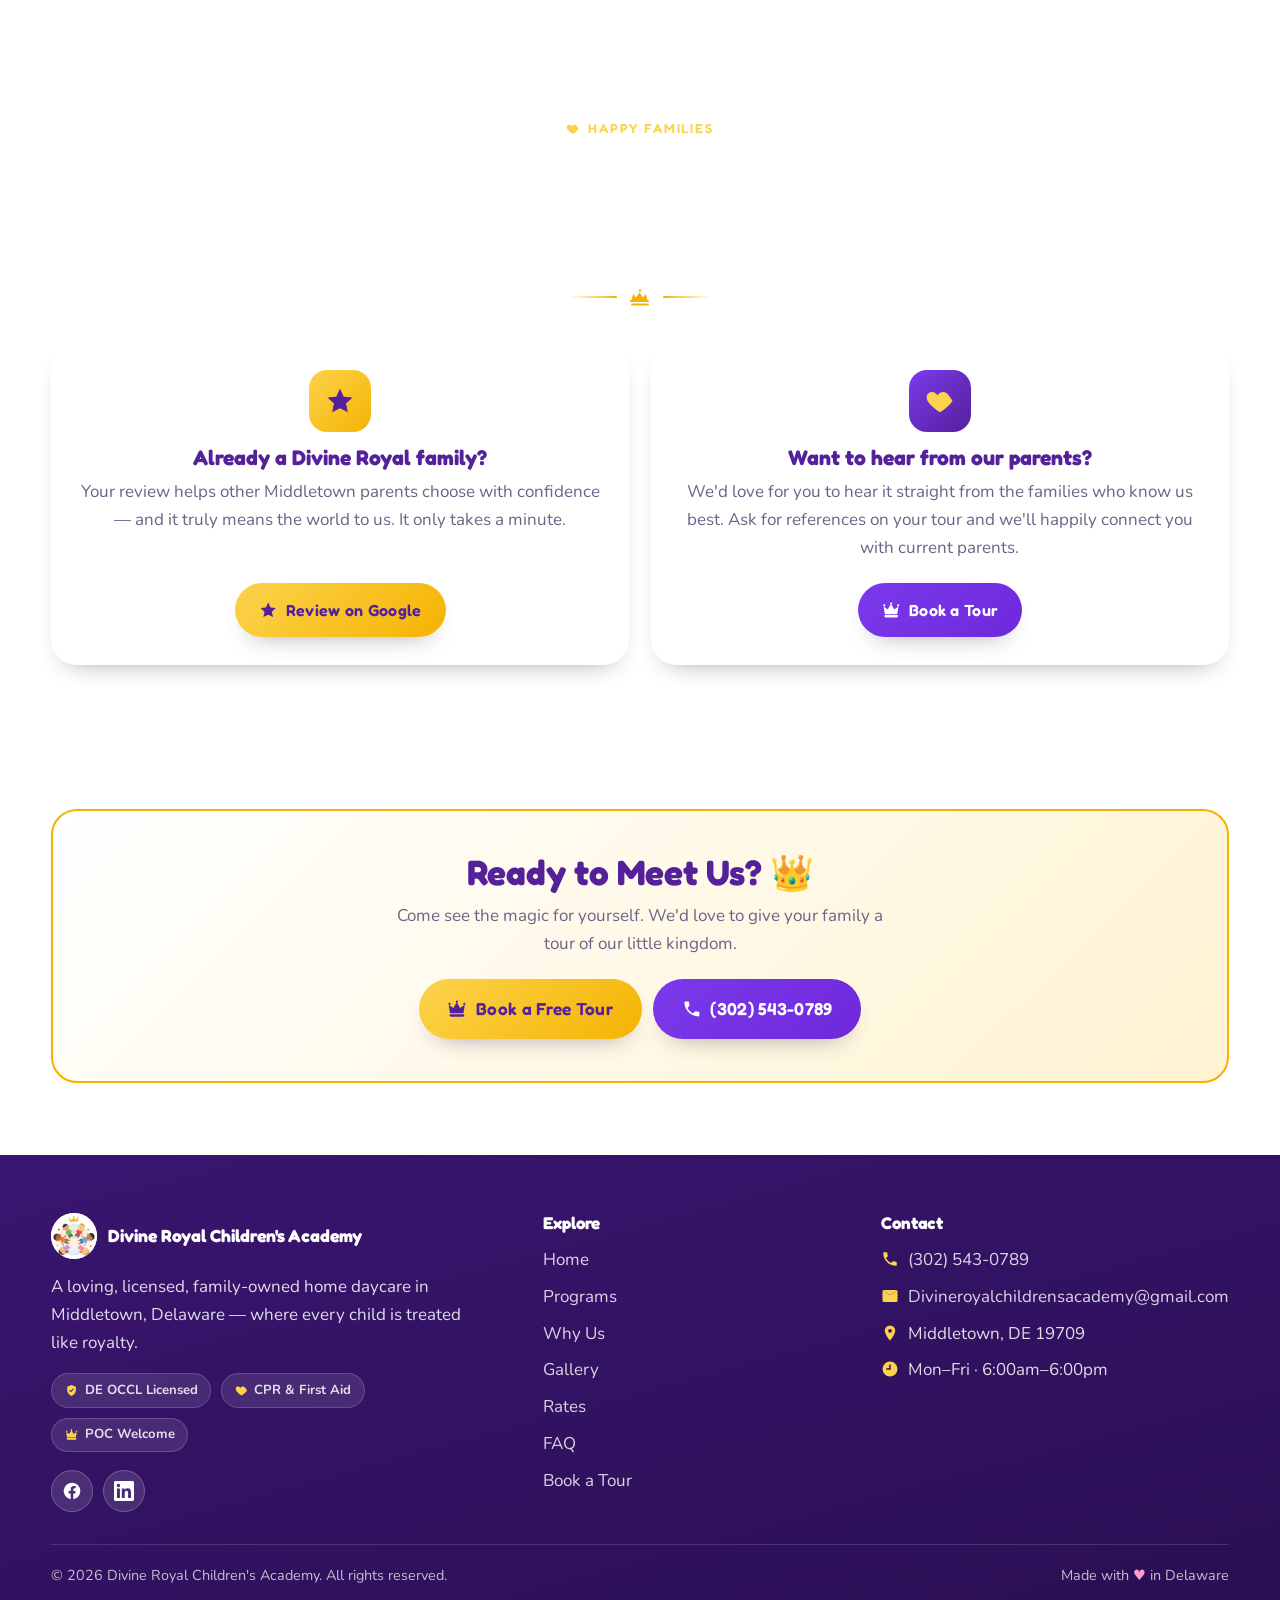
==== commit 28db7216: "Update contact email to Divineroyalchildrensacademy@gmail.com - Replaced old email everywhere (foote" ====
--- a/index.html
+++ b/index.html
@@ -16,8 +16,8 @@
   <link rel="preconnect" href="https://fonts.googleapis.com">
   <link rel="preconnect" href="https://fonts.gstatic.com" crossorigin>
   <link href="https://fonts.googleapis.com/css2?family=Fredoka:wght@500;600;700&family=Nunito:wght@400;600;700;800;900&display=swap" rel="stylesheet">
-  <link rel="stylesheet" href="styles.css?v=4" />
-  <script src="app.js?v=4" defer></script>
+  <link rel="stylesheet" href="styles.css?v=5" />
+  <script src="app.js?v=5" defer></script>
 </head>
 <body id="top">
   <div id="site-header"></div>
@@ -129,7 +129,7 @@
   <div id="site-footer"></div>
 
   <script type="application/ld+json">
-  {"@context":"https://schema.org","@type":"ChildCare","name":"Divine Royal Children's Academy","description":"Loving, licensed, family-owned home daycare in Middletown, Delaware, proudly caring for families for over 10 years with nurturing, play-based care for infants, toddlers, and preschoolers.","foundingDate":"2016","address":{"@type":"PostalAddress","addressLocality":"Middletown","addressRegion":"DE","postalCode":"19709","addressCountry":"US"},"telephone":"+1-302-543-0789","email":"Ihcdivinetouch@gmail.com","url":"https://divineroyalchildrensacademy.com","openingHours":"Mo-Fr 06:00-18:00","areaServed":"Middletown, DE"}
+  {"@context":"https://schema.org","@type":"ChildCare","name":"Divine Royal Children's Academy","description":"Loving, licensed, family-owned home daycare in Middletown, Delaware, proudly caring for families for over 10 years with nurturing, play-based care for infants, toddlers, and preschoolers.","foundingDate":"2016","address":{"@type":"PostalAddress","addressLocality":"Middletown","addressRegion":"DE","postalCode":"19709","addressCountry":"US"},"telephone":"+1-302-543-0789","email":"Divineroyalchildrensacademy@gmail.com","url":"https://divineroyalchildrensacademy.com","openingHours":"Mo-Fr 06:00-18:00","areaServed":"Middletown, DE"}
   </script>
 </body>
 </html>
